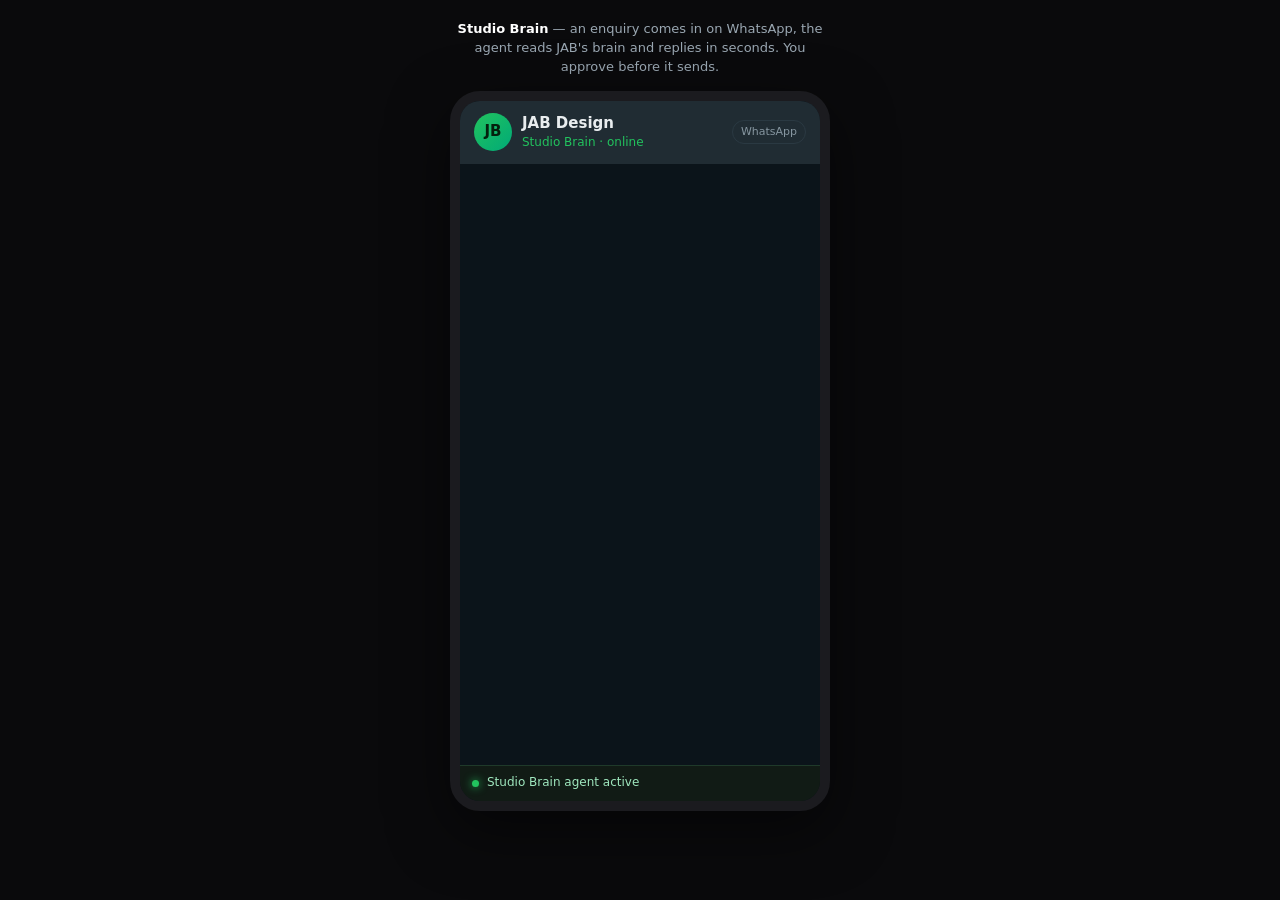
==== agent-demo.html @ 299f9efb "add realistic auto-playing WhatsApp agent demo (agent-demo.html) for the live link" ====
<!doctype html>
<html lang="en">
<head>
<meta charset="utf-8"/>
<meta name="viewport" content="width=device-width, initial-scale=1"/>
<title>Studio Brain — live agent demo</title>
<style>
  :root{ --wa-bg:#0b141a; --wa-head:#202c33; --wa-in:#202c33; --wa-out:#005c4b; --txt:#e9edef; --mut:#8696a0; --tick:#53bdeb; --accent:#22c35e; }
  *{box-sizing:border-box}
  body{margin:0;background:#0a0a0c;color:var(--txt);font:15px/1.45 -apple-system,system-ui,"Segoe UI",Roboto,Helvetica,Arial;display:flex;flex-direction:column;align-items:center;min-height:100vh;gap:14px;padding:20px 10px}
  .cap{color:#9aa7b2;font-size:13px;text-align:center;max-width:380px}
  .cap b{color:#fff}
  .phone{width:380px;max-width:96vw;height:720px;background:var(--wa-bg);border-radius:30px;border:10px solid #1b1b1f;overflow:hidden;display:flex;flex-direction:column;box-shadow:0 20px 60px rgba(0,0,0,.5);position:relative}
  .head{background:var(--wa-head);display:flex;align-items:center;gap:10px;padding:12px 14px}
  .av{width:38px;height:38px;border-radius:50%;background:linear-gradient(135deg,#22c35e,#0a7);display:flex;align-items:center;justify-content:center;font-weight:800;color:#04210d}
  .head .nm{font-weight:600;font-size:15px}
  .head .st{color:var(--accent);font-size:12px}
  .head .ch{margin-left:auto;font-size:11px;color:var(--mut);border:1px solid #2a3942;border-radius:20px;padding:3px 8px}
  .chat{flex:1;overflow-y:auto;padding:14px 12px;display:flex;flex-direction:column;gap:8px;background-image:linear-gradient(rgba(11,20,26,.96),rgba(11,20,26,.96))}
  .row{display:flex}
  .row.out{justify-content:flex-end}
  .bub{max-width:78%;padding:7px 10px 5px;border-radius:10px;font-size:14.5px;white-space:pre-wrap;position:relative;animation:pop .25s ease}
  .in .bub{background:var(--wa-in);border-top-left-radius:3px}
  .out .bub{background:var(--wa-out);border-top-right-radius:3px}
  .meta{display:block;text-align:right;font-size:10.5px;color:var(--mut);margin-top:2px}
  .tick{color:var(--tick)}
  @keyframes pop{from{transform:translateY(8px) scale(.97);opacity:0}to{transform:none;opacity:1}}
  .pill{align-self:center;background:#182a22;color:#9fe7be;font-size:11.5px;padding:4px 11px;border-radius:20px;border:1px solid #224733;animation:pop .25s}
  .typing{display:inline-flex;gap:3px;align-items:center}
  .typing i{width:6px;height:6px;border-radius:50%;background:var(--mut);animation:bl 1s infinite}
  .typing i:nth-child(2){animation-delay:.2s}.typing i:nth-child(3){animation-delay:.4s}
  @keyframes bl{0%,60%,100%{opacity:.3}30%{opacity:1}}
  .agentbar{background:#111b15;border-top:1px solid #1f3a2a;padding:8px 12px;font-size:12px;color:#9fe7be;display:flex;align-items:center;gap:8px;min-height:36px}
  .dot{width:7px;height:7px;border-radius:50%;background:var(--accent);box-shadow:0 0 8px var(--accent)}
</style>
</head>
<body>
  <div class="cap"><b>Studio Brain</b> — an enquiry comes in on WhatsApp, the agent reads JAB's brain and replies in seconds. You approve before it sends.</div>
  <div class="phone">
    <div class="head">
      <div class="av">JB</div>
      <div><div class="nm" id="who">JAB Design</div><div class="st" id="status">Studio Brain · online</div></div>
      <div class="ch" id="chan">WhatsApp</div>
    </div>
    <div class="chat" id="chat"></div>
    <div class="agentbar"><span class="dot"></span><span id="agent">Studio Brain agent active</span></div>
  </div>

<script>
const SCENARIOS = [
 { who:"Rachel · new enquiry", chan:"WhatsApp",
   incoming:"Hi! love your SG50 work 🙌 we're opening our 2nd cafe and the branding feels dated. do you do a refresh + new packaging? rough cost?",
   reply:"hey Rachel, congrats on cafe number two 🥊 a refresh with packaging sits right in our corner. rough guide it usually runs around 6 to 8 weeks and scales with scope. easiest is a quick 15-min consult so we can see the space. want me to set one up?" },
 { who:"James · Vertex Property", chan:"WhatsApp",
   incoming:"We have a condo launch in October, need a full campaign + microsite. can JAB take this on?",
   reply:"hi James, a launch like this is exactly what we're built for, brand, collaterals and microsite pulling in one direction. we'd lock the story first then build outward, working the schedule backward from your October date. happy to walk you through it on a call this week." },
 { who:"Priya · existing client", chan:"WhatsApp",
   incoming:"morning! the deck looks amazing 🙏 quick one, can we get the logo in white for dark backgrounds?",
   reply:"morning Priya! so glad it landed 🙏 sending the white version for dark backgrounds over now. shout if you need any other formats." },
];

const chat=document.getElementById('chat'), agent=document.getElementById('agent');
const who=document.getElementById('who'), chan=document.getElementById('chan'), status=document.getElementById('status');
const sleep=ms=>new Promise(r=>setTimeout(r,ms));
function now(){const d=new Date();return d.getHours()+':'+String(d.getMinutes()).padStart(2,'0');}
function add(side,html){const r=document.createElement('div');r.className='row '+side;r.innerHTML='<div class="bub">'+html+'</div>';chat.appendChild(r);chat.scrollTop=chat.scrollHeight;return r;}
function pill(t){const p=document.createElement('div');p.className='pill';p.textContent=t;chat.appendChild(p);chat.scrollTop=chat.scrollHeight;}
async function typeOut(bub,text){bub.querySelector('.bub').innerHTML='';const el=bub.querySelector('.bub');for(let i=0;i<text.length;i++){el.textContent+=text[i];chat.scrollTop=chat.scrollHeight;await sleep(12+Math.random()*22);}el.innerHTML=el.textContent+'<span class="meta">'+now()+' <span class="tick">✓✓</span></span>';}

async function run(){
  while(true){
   for(const s of SCENARIOS){
     chat.innerHTML=''; who.textContent='JAB Design'; chan.textContent=s.chan;
     // incoming
     status.textContent=s.who;
     const t=add('in','<span class="typing"><i></i><i></i><i></i></span>'); await sleep(1100);
     t.querySelector('.bub').innerHTML=s.incoming+'<span class="meta">'+now()+'</span>'; await sleep(900);
     // agent routing
     agent.textContent='⚡ enquiry received — routing to Studio Brain';
     await sleep(900);
     agent.textContent='🧠 reading JAB\\'s brand voice + past work';
     await sleep(1100);
     agent.textContent='✍️ drafting reply…';
     pill('Studio Brain drafted a reply · waiting for your approval');
     await sleep(700);
     // reply types out
     const out=add('out','<span class="typing"><i></i><i></i><i></i></span>'); await sleep(700);
     await typeOut(out,s.reply);
     agent.textContent='✅ approved by you → sent on '+s.chan;
     await sleep(2600);
   }
  }
}
run();
</script>
</body>
</html>
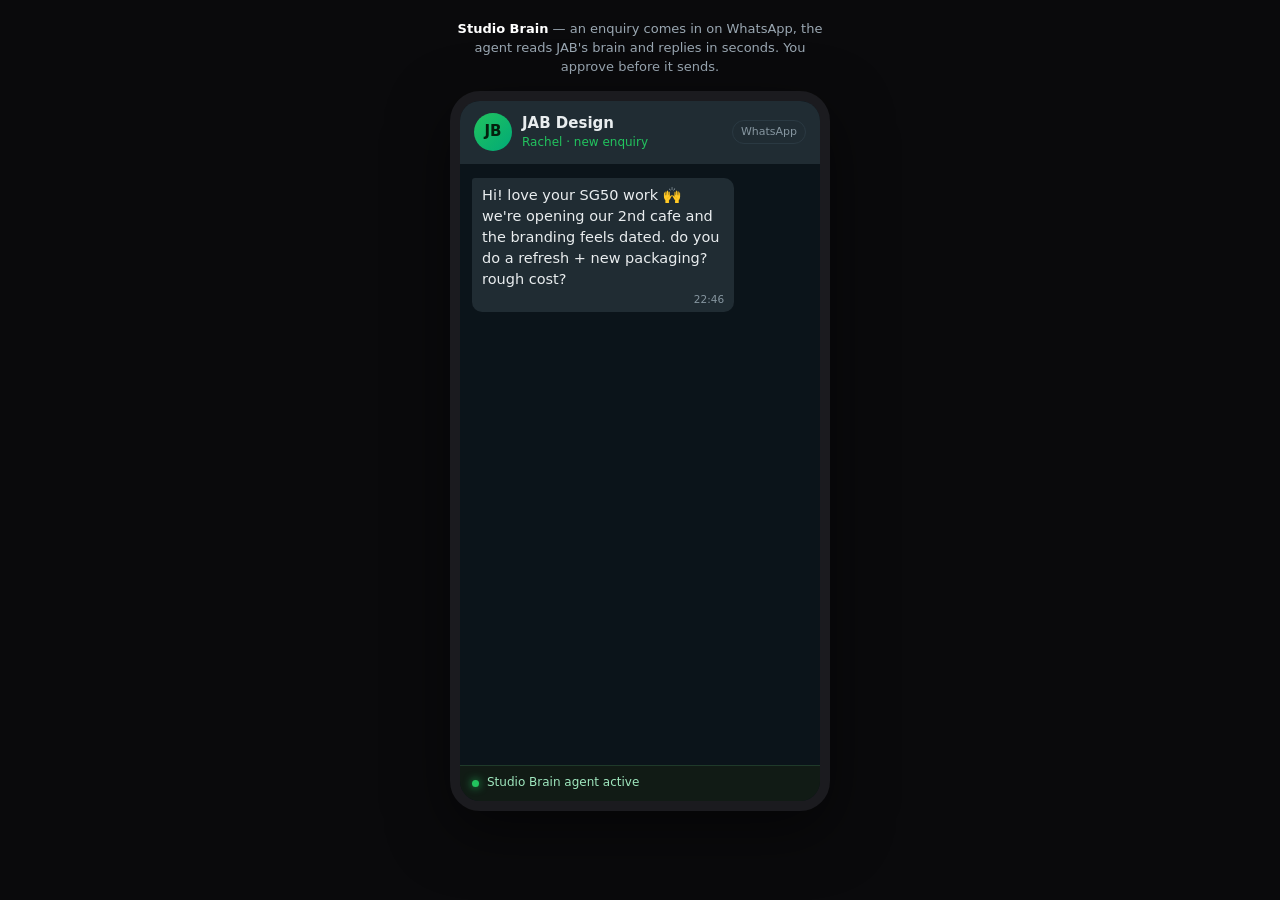
==== commit 0f22aea1: "fix: agent demo blanked due to JS syntax error (apostrophe escape)" ====
--- a/agent-demo.html
+++ b/agent-demo.html
@@ -78,7 +78,7 @@
      // agent routing
      agent.textContent='⚡ enquiry received — routing to Studio Brain';
      await sleep(900);
-     agent.textContent='🧠 reading JAB\\'s brand voice + past work';
+     agent.textContent="🧠 reading JAB's brand voice + past work";
      await sleep(1100);
      agent.textContent='✍️ drafting reply…';
      pill('Studio Brain drafted a reply · waiting for your approval');
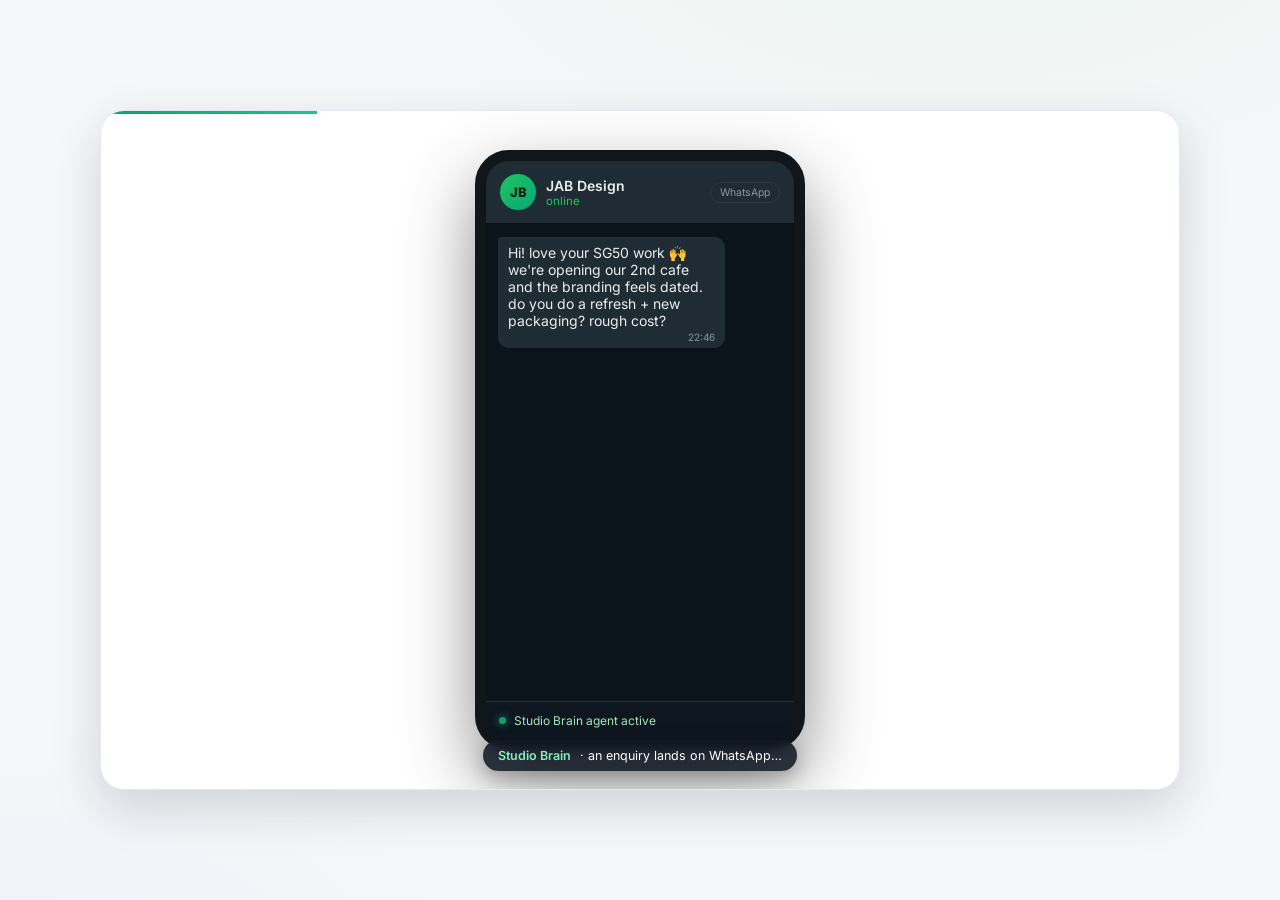
==== commit 2c16a9ec: "maxim: demo v2 — WhatsApp enquiry transitions into Studio Brain app, polished sending flow" ====
--- a/agent-demo.html
+++ b/agent-demo.html
@@ -4,93 +4,316 @@
 <meta charset="utf-8"/>
 <meta name="viewport" content="width=device-width, initial-scale=1"/>
 <title>Studio Brain — live agent demo</title>
+<link rel="preconnect" href="https://fonts.googleapis.com">
+<link rel="preconnect" href="https://fonts.gstatic.com" crossorigin>
+<link href="https://fonts.googleapis.com/css2?family=Inter:wght@400;450;500;600;700&family=JetBrains+Mono:wght@400;500&display=swap" rel="stylesheet">
 <style>
-  :root{ --wa-bg:#0b141a; --wa-head:#202c33; --wa-in:#202c33; --wa-out:#005c4b; --txt:#e9edef; --mut:#8696a0; --tick:#53bdeb; --accent:#22c35e; }
-  *{box-sizing:border-box}
-  body{margin:0;background:#0a0a0c;color:var(--txt);font:15px/1.45 -apple-system,system-ui,"Segoe UI",Roboto,Helvetica,Arial;display:flex;flex-direction:column;align-items:center;min-height:100vh;gap:14px;padding:20px 10px}
-  .cap{color:#9aa7b2;font-size:13px;text-align:center;max-width:380px}
-  .cap b{color:#fff}
-  .phone{width:380px;max-width:96vw;height:720px;background:var(--wa-bg);border-radius:30px;border:10px solid #1b1b1f;overflow:hidden;display:flex;flex-direction:column;box-shadow:0 20px 60px rgba(0,0,0,.5);position:relative}
-  .head{background:var(--wa-head);display:flex;align-items:center;gap:10px;padding:12px 14px}
-  .av{width:38px;height:38px;border-radius:50%;background:linear-gradient(135deg,#22c35e,#0a7);display:flex;align-items:center;justify-content:center;font-weight:800;color:#04210d}
-  .head .nm{font-weight:600;font-size:15px}
-  .head .st{color:var(--accent);font-size:12px}
-  .head .ch{margin-left:auto;font-size:11px;color:var(--mut);border:1px solid #2a3942;border-radius:20px;padding:3px 8px}
-  .chat{flex:1;overflow-y:auto;padding:14px 12px;display:flex;flex-direction:column;gap:8px;background-image:linear-gradient(rgba(11,20,26,.96),rgba(11,20,26,.96))}
-  .row{display:flex}
-  .row.out{justify-content:flex-end}
-  .bub{max-width:78%;padding:7px 10px 5px;border-radius:10px;font-size:14.5px;white-space:pre-wrap;position:relative;animation:pop .25s ease}
-  .in .bub{background:var(--wa-in);border-top-left-radius:3px}
-  .out .bub{background:var(--wa-out);border-top-right-radius:3px}
-  .meta{display:block;text-align:right;font-size:10.5px;color:var(--mut);margin-top:2px}
+  :root{
+    /* app palette — matches styles.css */
+    --ink:#0f1722; --muted:#5b6675; --faint:#8c95a3; --line:#e7e9ee; --line-soft:#f0f2f5;
+    --bg:#f6f7f9; --surface:#ffffff; --accent:#0e9f6e; --accent-deep:#0a7a54; --accent-wash:#e7f6ef;
+    --blue:#2f6fed; --blue-wash:#e8effd; --amber:#c4881a;
+    --radius:12px; --radius-sm:8px; --radius-lg:18px;
+    --shadow:0 1px 2px rgba(15,23,34,.04), 0 4px 16px rgba(15,23,34,.05);
+    --shadow-lift:0 18px 50px rgba(15,23,34,.16);
+    --font:'Inter',-apple-system,BlinkMacSystemFont,'Segoe UI',sans-serif;
+    --mono:'JetBrains Mono',ui-monospace,Menlo,monospace;
+    /* whatsapp */
+    --wa-bg:#0b141a; --wa-head:#1f2c33; --wa-in:#202c33; --wa-out:#005c4b; --wa-txt:#e9edef; --wa-mut:#8696a0; --tick:#53bdeb;
+  }
+  *{box-sizing:border-box;margin:0;padding:0}
+  html,body{height:100%}
+  body{font-family:var(--font);background:
+        radial-gradient(1200px 600px at 75% -10%, #eef6f2 0%, transparent 60%),
+        radial-gradient(900px 500px at 0% 110%, #eef1fb 0%, transparent 55%),
+        var(--bg);
+        color:var(--ink);-webkit-font-smoothing:antialiased;overflow:hidden;display:grid;place-items:center;min-height:100vh}
+
+  /* ---------- stage ---------- */
+  .stage{position:relative;width:min(1080px,96vw);height:min(680px,92vh);border-radius:24px;overflow:hidden;
+         background:var(--surface);box-shadow:var(--shadow-lift);border:1px solid var(--line)}
+
+  /* progress rail */
+  .rail{position:absolute;top:0;left:0;right:0;height:3px;background:transparent;z-index:60}
+  .rail i{display:block;height:100%;width:0;background:linear-gradient(90deg,var(--accent),#16c98a);transition:width .4s linear}
+
+  /* ===== APP SHELL (always present, the phone sits on top in act 1) ===== */
+  .app{position:absolute;inset:0;display:grid;grid-template-columns:236px 1fr;opacity:0;transform:scale(1.03);
+       transition:opacity .7s ease,transform .7s cubic-bezier(.2,.8,.2,1)}
+  .app.show{opacity:1;transform:none}
+
+  .side{background:var(--ink);color:#aeb6c2;padding:20px 14px;display:flex;flex-direction:column;gap:4px}
+  .brand{display:flex;align-items:center;gap:11px;padding:2px 6px 18px}
+  .bmark{width:34px;height:34px;border-radius:9px;background:linear-gradient(140deg,var(--accent),#16c98a);
+         display:grid;place-items:center;color:#04130d;font-weight:700;font-size:17px;box-shadow:0 4px 14px rgba(14,159,110,.35)}
+  .bname{color:#fff;font-weight:600;font-size:15px}.bsub{color:#7c8696;font-size:12px}
+  .nlabel{color:#5f6a7a;font-size:11px;text-transform:uppercase;letter-spacing:.08em;margin:16px 6px 6px}
+  .nitem{display:flex;align-items:center;gap:10px;padding:9px 10px;border-radius:9px;color:#aeb6c2;font-size:13.5px;font-weight:500}
+  .nitem.active{background:#1b2734;color:#fff}
+  .nitem .nb{margin-left:auto;background:var(--accent);color:#04130d;font-size:11px;font-weight:700;border-radius:20px;padding:1px 7px}
+  .ndot{width:7px;height:7px;border-radius:3px;background:#48566a}.nitem.active .ndot{background:var(--accent)}
+
+  .main{display:flex;flex-direction:column;min-width:0}
+  .top{display:flex;align-items:center;gap:12px;padding:14px 22px;border-bottom:1px solid var(--line);background:var(--surface)}
+  .ws{display:flex;align-items:center;gap:8px;font-weight:600;font-size:14px}
+  .wsdot{width:22px;height:22px;border-radius:6px;background:linear-gradient(140deg,var(--accent),#16c98a);display:grid;place-items:center;color:#04130d;font-weight:700;font-size:12px}
+  .pill{display:inline-flex;align-items:center;gap:6px;font-size:12px;font-weight:500;padding:4px 10px;border-radius:20px;background:var(--accent-wash);color:var(--accent-deep)}
+  .pill .lv{width:7px;height:7px;border-radius:50%;background:var(--accent);box-shadow:0 0 0 0 rgba(14,159,110,.5);animation:pulse 2s infinite}
+  @keyframes pulse{0%{box-shadow:0 0 0 0 rgba(14,159,110,.5)}70%{box-shadow:0 0 0 7px rgba(14,159,110,0)}100%{box-shadow:0 0 0 0 rgba(14,159,110,0)}}
+  .spacer{flex:1}
+  .ro{font-size:12px;color:var(--muted);display:flex;align-items:center;gap:6px;border:1px solid var(--line);border-radius:8px;padding:6px 10px}
+
+  .view{flex:1;padding:22px;overflow:auto;background:linear-gradient(var(--bg),var(--bg))}
+  .vhead{font-size:19px;font-weight:650;letter-spacing:-.01em}
+  .vsub{color:var(--muted);font-size:13px;margin-top:2px}
+
+  /* approval card */
+  .grid{display:grid;grid-template-columns:1.55fr 1fr;gap:16px;margin-top:18px}
+  .card{background:var(--surface);border:1px solid var(--line);border-radius:var(--radius);box-shadow:var(--shadow);overflow:hidden}
+  .chead{display:flex;align-items:center;gap:10px;padding:13px 15px;border-bottom:1px solid var(--line-soft)}
+  .chan{font-size:11px;font-weight:600;color:var(--accent-deep);background:var(--accent-wash);padding:3px 8px;border-radius:6px}
+  .from{font-weight:600;font-size:13.5px}.when{color:var(--faint);font-size:12px;margin-left:auto}
+  .cbody{padding:15px}
+  .q{color:var(--muted);font-size:13px;background:var(--line-soft);border-radius:10px;padding:11px 13px;margin-bottom:14px}
+  .draftlabel{font-size:11px;text-transform:uppercase;letter-spacing:.07em;color:var(--faint);margin-bottom:7px;display:flex;align-items:center;gap:7px}
+  .draft{font-size:14px;line-height:1.55;color:var(--ink);min-height:84px}
+  .cursor{display:inline-block;width:7px;height:15px;background:var(--accent);margin-left:1px;vertical-align:-2px;animation:bl .8s steps(1) infinite}
+  @keyframes bl{50%{opacity:0}}
+  .cfoot{display:flex;align-items:center;gap:10px;padding:13px 15px;border-top:1px solid var(--line-soft);background:#fcfdfe}
+  .btn{border:1px solid var(--line);background:var(--surface);color:var(--ink);font-size:13px;font-weight:550;padding:9px 14px;border-radius:9px;display:inline-flex;align-items:center;gap:7px;transition:.2s}
+  .btn.ghost{color:var(--muted)}
+  .btn.primary{background:var(--accent);border-color:var(--accent);color:#fff;box-shadow:0 4px 14px rgba(14,159,110,.3)}
+  .btn.primary.go{transform:scale(.97);filter:brightness(.95)}
+  .btn[disabled]{opacity:.5}
+  .grew{font-size:12px;color:var(--faint);margin-left:auto}
+
+  /* right column: agent activity */
+  .act{padding:15px}
+  .actitem{display:flex;gap:11px;padding:9px 0;opacity:0;transform:translateY(6px);transition:.45s}
+  .actitem.in{opacity:1;transform:none}
+  .actitem:not(:last-child){border-bottom:1px solid var(--line-soft)}
+  .ai{width:26px;height:26px;border-radius:7px;display:grid;place-items:center;font-size:13px;flex:none;background:var(--accent-wash)}
+  .at{font-size:13px;font-weight:550}.as{font-size:12px;color:var(--muted)}
+  .stepmark{color:var(--accent);font-weight:700}
+
+  /* sending overlay on the card */
+  .sendwrap{position:relative}
+  .sentbadge{position:absolute;inset:0;display:flex;flex-direction:column;align-items:center;justify-content:center;gap:12px;
+             background:rgba(255,255,255,.92);backdrop-filter:blur(2px);opacity:0;pointer-events:none;transition:.4s}
+  .sentbadge.show{opacity:1}
+  .checkring{width:62px;height:62px;border-radius:50%;background:var(--accent-wash);display:grid;place-items:center}
+  .checkring svg{width:34px;height:34px;stroke:var(--accent);stroke-width:3;fill:none;stroke-linecap:round;stroke-linejoin:round;
+                 stroke-dasharray:48;stroke-dashoffset:48}
+  .sentbadge.show .checkring svg{animation:draw .5s .15s forwards ease}
+  @keyframes draw{to{stroke-dashoffset:0}}
+  .senttxt{font-weight:600;font-size:15px}.sentsub{color:var(--muted);font-size:13px}
+
+  /* ===== PHONE (act 1) ===== */
+  .phonewrap{position:absolute;inset:0;display:grid;place-items:center;z-index:40;transition:transform .9s cubic-bezier(.7,0,.2,1),opacity .6s ease}
+  .phonewrap.dock{transform:translate(36%,30%) scale(.42);opacity:0}
+  .phone{width:330px;height:600px;background:var(--wa-bg);border-radius:34px;border:11px solid #11161b;overflow:hidden;display:flex;flex-direction:column;box-shadow:0 30px 70px rgba(0,0,0,.45);position:relative}
+  .wahead{background:var(--wa-head);display:flex;align-items:center;gap:10px;padding:13px 14px}
+  .waav{width:36px;height:36px;border-radius:50%;background:linear-gradient(135deg,#22c35e,#0a7);display:grid;place-items:center;font-weight:800;color:#04210d;font-size:13px}
+  .wanm{color:var(--wa-txt);font-weight:600;font-size:14px}.wast{color:#22c35e;font-size:11.5px}
+  .wach{margin-left:auto;font-size:10.5px;color:var(--wa-mut);border:1px solid #2a3942;border-radius:20px;padding:3px 9px}
+  .wachat{flex:1;overflow-y:auto;padding:14px 12px;display:flex;flex-direction:column;gap:8px}
+  .row{display:flex}.row.out{justify-content:flex-end}
+  .bub{max-width:80%;padding:7px 10px 5px;border-radius:11px;font-size:14px;color:var(--wa-txt);white-space:pre-wrap;animation:pop .25s ease}
+  .in .bub{background:var(--wa-in);border-top-left-radius:3px}.out .bub{background:var(--wa-out);border-top-right-radius:3px}
+  .bmeta{display:block;text-align:right;font-size:10px;color:var(--wa-mut);margin-top:2px}
   .tick{color:var(--tick)}
   @keyframes pop{from{transform:translateY(8px) scale(.97);opacity:0}to{transform:none;opacity:1}}
-  .pill{align-self:center;background:#182a22;color:#9fe7be;font-size:11.5px;padding:4px 11px;border-radius:20px;border:1px solid #224733;animation:pop .25s}
   .typing{display:inline-flex;gap:3px;align-items:center}
-  .typing i{width:6px;height:6px;border-radius:50%;background:var(--mut);animation:bl 1s infinite}
+  .typing i{width:6px;height:6px;border-radius:50%;background:var(--wa-mut);animation:tb 1s infinite}
   .typing i:nth-child(2){animation-delay:.2s}.typing i:nth-child(3){animation-delay:.4s}
-  @keyframes bl{0%,60%,100%{opacity:.3}30%{opacity:1}}
-  .agentbar{background:#111b15;border-top:1px solid #1f3a2a;padding:8px 12px;font-size:12px;color:#9fe7be;display:flex;align-items:center;gap:8px;min-height:36px}
-  .dot{width:7px;height:7px;border-radius:50%;background:var(--accent);box-shadow:0 0 8px var(--accent)}
+  @keyframes tb{0%,60%,100%{opacity:.3}30%{opacity:1}}
+  .wabar{background:#0e1620;border-top:1px solid #1f3a2a;padding:9px 13px;font-size:12px;color:#9fe7be;display:flex;align-items:center;gap:8px;min-height:38px}
+  .wadot{width:7px;height:7px;border-radius:50%;background:var(--accent);box-shadow:0 0 8px var(--accent)}
+
+  /* caption chip */
+  .cap{position:absolute;left:50%;bottom:18px;transform:translateX(-50%);z-index:55;background:rgba(15,23,34,.86);color:#fff;
+       font-size:12.5px;padding:8px 15px;border-radius:30px;backdrop-filter:blur(6px);box-shadow:0 6px 20px rgba(0,0,0,.25);
+       display:flex;align-items:center;gap:9px;white-space:nowrap;transition:.4s}
+  .cap b{color:#7ff0bd;font-weight:600}
+  .replay{position:absolute;top:14px;right:16px;z-index:60;font-size:12px;color:var(--muted);background:rgba(255,255,255,.8);
+          border:1px solid var(--line);border-radius:8px;padding:6px 11px;display:none;align-items:center;gap:6px}
+  .replay.show{display:inline-flex}
 </style>
 </head>
 <body>
-  <div class="cap"><b>Studio Brain</b> — an enquiry comes in on WhatsApp, the agent reads JAB's brain and replies in seconds. You approve before it sends.</div>
-  <div class="phone">
-    <div class="head">
-      <div class="av">JB</div>
-      <div><div class="nm" id="who">JAB Design</div><div class="st" id="status">Studio Brain · online</div></div>
-      <div class="ch" id="chan">WhatsApp</div>
+<div class="stage" id="stage">
+  <div class="rail"><i id="rail"></i></div>
+  <button class="replay" id="replay">↻ Replay</button>
+
+  <!-- ===== APP (act 2) ===== -->
+  <div class="app" id="app">
+    <aside class="side">
+      <div class="brand"><div class="bmark">J</div><div><div class="bname">Studio Brain</div><div class="bsub">JAB Design</div></div></div>
+      <div class="nlabel">Workspace</div>
+      <div class="nitem"><span class="ndot"></span>Dashboard</div>
+      <div class="nitem"><span class="ndot"></span>Knowledge base</div>
+      <div class="nitem"><span class="ndot"></span>Connectors</div>
+      <div class="nlabel">Automation</div>
+      <div class="nitem"><span class="ndot"></span>Agents</div>
+      <div class="nitem active"><span class="ndot"></span>Approvals<span class="nb" id="badge">1</span></div>
+    </aside>
+    <div class="main">
+      <header class="top">
+        <div class="ws"><span class="wsdot">J</span>JAB Design</div>
+        <span class="pill"><span class="lv"></span>Brain synced</span>
+        <div class="spacer"></div>
+        <div class="ro">🛡 Read-only &amp; approved</div>
+      </header>
+      <div class="view">
+        <div class="vhead">Approvals</div>
+        <div class="vsub">Your agent drafted a reply from a live WhatsApp enquiry — approve before it sends.</div>
+        <div class="grid">
+          <!-- draft card -->
+          <div class="card sendwrap">
+            <div class="chead">
+              <span class="chan">WhatsApp</span>
+              <span class="from" id="fromName">Rachel</span>
+              <span class="when">just now</span>
+            </div>
+            <div class="cbody">
+              <div class="q" id="qText">"…"</div>
+              <div class="draftlabel">✍️ Drafted in JAB's voice <span style="color:var(--accent)">· grounded in brand brain</span></div>
+              <div class="draft" id="draftText"></div>
+            </div>
+            <div class="cfoot">
+              <button class="btn ghost" disabled>Edit</button>
+              <button class="btn primary" id="approveBtn" disabled>Approve &amp; send</button>
+              <span class="grew" id="grew">reading 14 brand sources…</span>
+            </div>
+            <div class="sentbadge" id="sentBadge">
+              <div class="checkring"><svg viewBox="0 0 24 24"><path d="M20 6L9 17l-5-5"/></svg></div>
+              <div class="senttxt">Sent on WhatsApp</div>
+              <div class="sentsub" id="sentSub">Replied in 9 seconds · logged to brain</div>
+            </div>
+          </div>
+          <!-- activity -->
+          <div class="card">
+            <div class="chead"><span class="from">Agent activity</span><span class="when" id="actclock">live</span></div>
+            <div class="act" id="act"></div>
+          </div>
+        </div>
+      </div>
     </div>
-    <div class="chat" id="chat"></div>
-    <div class="agentbar"><span class="dot"></span><span id="agent">Studio Brain agent active</span></div>
   </div>
 
+  <!-- ===== PHONE (act 1) ===== -->
+  <div class="phonewrap" id="phonewrap">
+    <div class="phone">
+      <div class="wahead">
+        <div class="waav">JB</div>
+        <div><div class="wanm">JAB Design</div><div class="wast" id="wast">online</div></div>
+        <div class="wach">WhatsApp</div>
+      </div>
+      <div class="wachat" id="wachat"></div>
+      <div class="wabar"><span class="wadot"></span><span id="wabar">Studio Brain agent active</span></div>
+    </div>
+  </div>
+
+  <!-- caption -->
+  <div class="cap" id="cap"><b>Studio Brain</b> · an enquiry lands on WhatsApp…</div>
+</div>
+
 <script>
-const SCENARIOS = [
- { who:"Rachel · new enquiry", chan:"WhatsApp",
-   incoming:"Hi! love your SG50 work 🙌 we're opening our 2nd cafe and the branding feels dated. do you do a refresh + new packaging? rough cost?",
-   reply:"hey Rachel, congrats on cafe number two 🥊 a refresh with packaging sits right in our corner. rough guide it usually runs around 6 to 8 weeks and scales with scope. easiest is a quick 15-min consult so we can see the space. want me to set one up?" },
- { who:"James · Vertex Property", chan:"WhatsApp",
-   incoming:"We have a condo launch in October, need a full campaign + microsite. can JAB take this on?",
-   reply:"hi James, a launch like this is exactly what we're built for, brand, collaterals and microsite pulling in one direction. we'd lock the story first then build outward, working the schedule backward from your October date. happy to walk you through it on a call this week." },
- { who:"Priya · existing client", chan:"WhatsApp",
-   incoming:"morning! the deck looks amazing 🙏 quick one, can we get the logo in white for dark backgrounds?",
-   reply:"morning Priya! so glad it landed 🙏 sending the white version for dark backgrounds over now. shout if you need any other formats." },
+const sleep=ms=>new Promise(r=>setTimeout(r,ms));
+const $=id=>document.getElementById(id);
+function now(){const d=new Date();return d.getHours()+':'+String(d.getMinutes()).padStart(2,'0');}
+function setRail(p){$('rail').style.width=p+'%';}
+function setCap(html){$('cap').style.opacity=0;setTimeout(()=>{$('cap').innerHTML=html;$('cap').style.opacity=1;},250);}
+
+// the enquiry used end-to-end (phone -> app)
+const ENQ={
+  from:"Rachel",
+  channel:"WhatsApp",
+  incoming:"Hi! love your SG50 work 🙌 we're opening our 2nd cafe and the branding feels dated. do you do a refresh + new packaging? rough cost?",
+  reply:"hey Rachel, congrats on cafe number two 🥊 a refresh with packaging sits right in our corner. rough guide it usually runs around 6 to 8 weeks and scales with scope. easiest is a quick 15-min consult so we can see the space — want me to set one up?"
+};
+
+// phone helpers
+function waAdd(side,html){const r=document.createElement('div');r.className='row '+side;r.innerHTML='<div class="bub">'+html+'</div>';$('wachat').appendChild(r);$('wachat').scrollTop=1e6;return r;}
+
+// activity feed
+const ACTS=[
+  {ic:'⚡',t:'Enquiry received',s:'WhatsApp · routed to Studio Brain'},
+  {ic:'🧠',t:'Read brand brain',s:'voice, pricing, past work · 14 sources'},
+  {ic:'✍️',t:'Drafted reply',s:"in JAB's tone · awaiting your approval"},
+  {ic:'✅',t:'Approved by you',s:'sent on WhatsApp · 9s total'},
 ];
-
-const chat=document.getElementById('chat'), agent=document.getElementById('agent');
-const who=document.getElementById('who'), chan=document.getElementById('chan'), status=document.getElementById('status');
-const sleep=ms=>new Promise(r=>setTimeout(r,ms));
-function now(){const d=new Date();return d.getHours()+':'+String(d.getMinutes()).padStart(2,'0');}
-function add(side,html){const r=document.createElement('div');r.className='row '+side;r.innerHTML='<div class="bub">'+html+'</div>';chat.appendChild(r);chat.scrollTop=chat.scrollHeight;return r;}
-function pill(t){const p=document.createElement('div');p.className='pill';p.textContent=t;chat.appendChild(p);chat.scrollTop=chat.scrollHeight;}
-async function typeOut(bub,text){bub.querySelector('.bub').innerHTML='';const el=bub.querySelector('.bub');for(let i=0;i<text.length;i++){el.textContent+=text[i];chat.scrollTop=chat.scrollHeight;await sleep(12+Math.random()*22);}el.innerHTML=el.textContent+'<span class="meta">'+now()+' <span class="tick">✓✓</span></span>';}
+function pushAct(i){const a=ACTS[i];const el=document.createElement('div');el.className='actitem';
+  el.innerHTML=`<div class="ai">${a.ic}</div><div><div class="at">${a.t}</div><div class="as">${a.s}</div></div>`;
+  $('act').appendChild(el);requestAnimationFrame(()=>el.classList.add('in'));}
+
+async function typeInto(el,text,sp=16){el.textContent='';for(let i=0;i<text.length;i++){el.textContent+=text[i];await sleep(sp+Math.random()*18);}}
+async function typeDraft(el,text){el.innerHTML='';let s='';for(let i=0;i<text.length;i++){s+=text[i];el.innerHTML=s+'<span class="cursor"></span>';$('act')&&($('act').scrollTop=1e6);await sleep(14+Math.random()*16);}el.textContent=text;}
+
+function reset(){
+  $('wachat').innerHTML='';$('act').innerHTML='';
+  $('app').classList.remove('show');$('phonewrap').classList.remove('dock');
+  $('draftText').innerHTML='';$('sentBadge').classList.remove('show');
+  $('approveBtn').classList.remove('go');$('badge').textContent='1';
+  $('replay').classList.remove('show');setRail(0);
+}
 
 async function run(){
-  while(true){
-   for(const s of SCENARIOS){
-     chat.innerHTML=''; who.textContent='JAB Design'; chan.textContent=s.chan;
-     // incoming
-     status.textContent=s.who;
-     const t=add('in','<span class="typing"><i></i><i></i><i></i></span>'); await sleep(1100);
-     t.querySelector('.bub').innerHTML=s.incoming+'<span class="meta">'+now()+'</span>'; await sleep(900);
-     // agent routing
-     agent.textContent='⚡ enquiry received — routing to Studio Brain';
-     await sleep(900);
-     agent.textContent="🧠 reading JAB's brand voice + past work";
-     await sleep(1100);
-     agent.textContent='✍️ drafting reply…';
-     pill('Studio Brain drafted a reply · waiting for your approval');
-     await sleep(700);
-     // reply types out
-     const out=add('out','<span class="typing"><i></i><i></i><i></i></span>'); await sleep(700);
-     await typeOut(out,s.reply);
-     agent.textContent='✅ approved by you → sent on '+s.chan;
-     await sleep(2600);
-   }
-  }
+  reset();
+  // ---------- ACT 1: WhatsApp ----------
+  setCap('<b>Studio Brain</b> · an enquiry lands on WhatsApp…');
+  $('wabar').textContent='Studio Brain agent active';
+  $('wast').textContent=ENQ.from+' · typing…';
+  setRail(8);
+  const t=waAdd('in','<span class="typing"><i></i><i></i><i></i></span>');await sleep(1200);
+  t.querySelector('.bub').innerHTML=ENQ.incoming+'<span class="bmeta">'+now()+'</span>';
+  $('wast').textContent='online';setRail(20);await sleep(900);
+
+  $('wabar').textContent='⚡ enquiry received — routing to Studio Brain';await sleep(950);
+  $('wabar').textContent="🧠 reading JAB's brand voice + past work";setRail(34);await sleep(1100);
+  $('wabar').textContent='✍️ drafting a reply…';await sleep(700);
+
+  // ---------- TRANSITION: dock phone, reveal app ----------
+  setCap('…the agent drafts inside <b>Studio Brain</b> — you approve before it sends');
+  $('app').classList.add('show');
+  $('phonewrap').classList.add('dock');
+  setRail(50);
+  await sleep(900);
+
+  // ---------- ACT 2: the app ----------
+  $('fromName').textContent=ENQ.from;
+  $('qText').textContent='“'+ENQ.incoming+'”';
+  // activity + grounding count-up
+  pushAct(0);await sleep(500);
+  pushAct(1);
+  let g=0;const gt=setInterval(()=>{g+=1;$('grew').textContent='reading '+Math.min(14,g)+' brand sources…';if(g>=14)clearInterval(gt);},70);
+  await sleep(1200);
+  pushAct(2);
+  $('grew').textContent='grounded in 14 sources';
+  // draft types into the card
+  await typeDraft($('draftText'),ENQ.reply);
+  $('approveBtn').removeAttribute('disabled');
+  setRail(72);
+  setCap('Reply ready — <b>one click to approve</b>');
+  await sleep(1100);
+
+  // approve + send
+  $('approveBtn').classList.add('go');
+  $('approveBtn').innerHTML='Sending…';
+  await sleep(750);
+  pushAct(3);
+  $('badge').textContent='0';
+  $('sentBadge').classList.add('show');
+  $('approveBtn').innerHTML='✓ Sent';
+  setRail(100);
+  setCap('<b>Sent on WhatsApp in 9 seconds</b> · every reply, on-brand, approved by you');
+  await sleep(3200);
+
+  $('replay').classList.add('show');
+  await sleep(1800);
+  run();
 }
+$('replay').addEventListener('click',()=>{$('replay').classList.remove('show');run();});
 run();
 </script>
 </body>
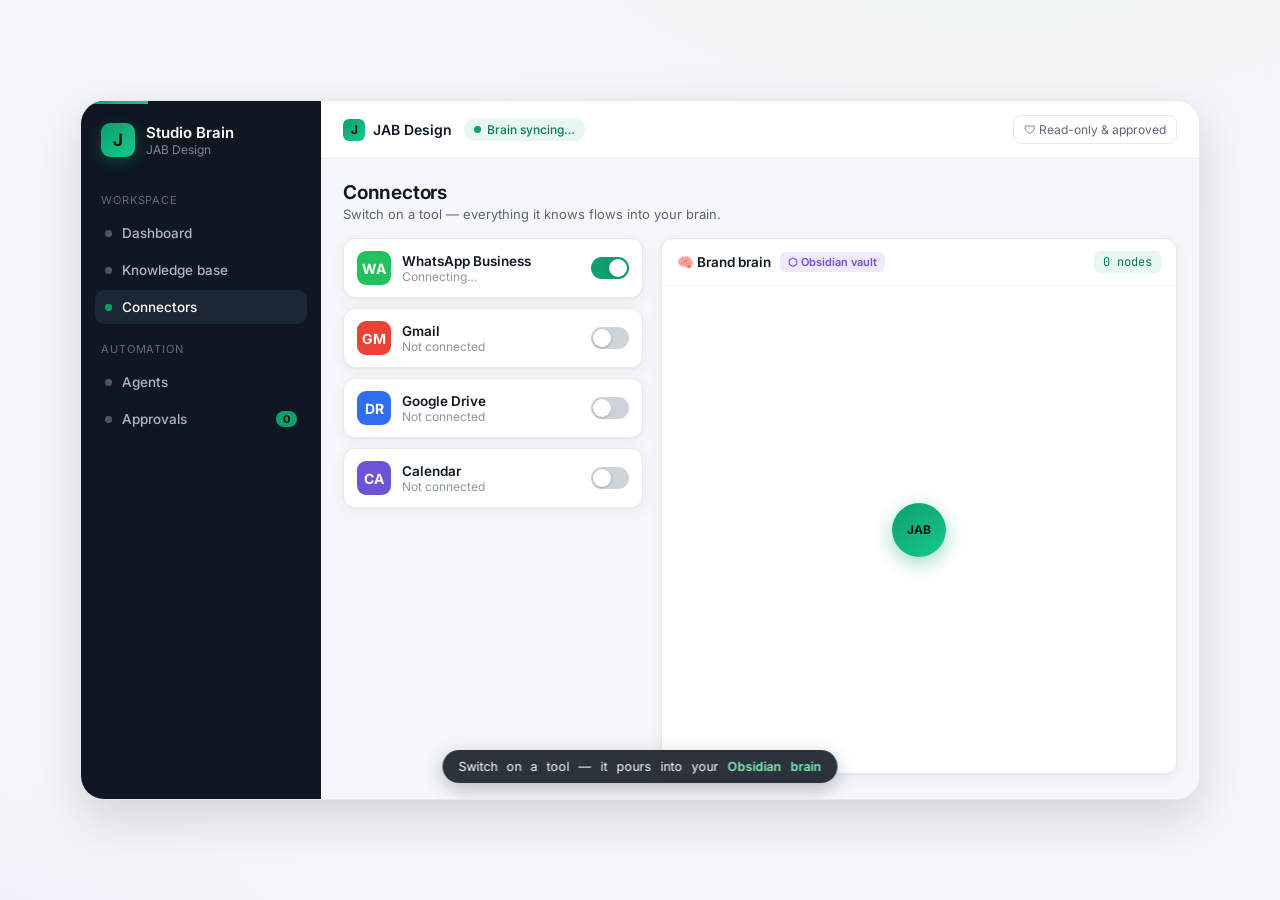
==== commit 02bffb1a: "maxim: promote v3 to live demo — full product story (connectors->Obsidian brain->multi-channel inbox" ====
--- a/agent-demo.html
+++ b/agent-demo.html
@@ -3,141 +3,134 @@
 <head>
 <meta charset="utf-8"/>
 <meta name="viewport" content="width=device-width, initial-scale=1"/>
-<title>Studio Brain — live agent demo</title>
+<title>Studio Brain — how it works</title>
 <link rel="preconnect" href="https://fonts.googleapis.com">
 <link rel="preconnect" href="https://fonts.gstatic.com" crossorigin>
 <link href="https://fonts.googleapis.com/css2?family=Inter:wght@400;450;500;600;700&family=JetBrains+Mono:wght@400;500&display=swap" rel="stylesheet">
 <style>
   :root{
-    /* app palette — matches styles.css */
     --ink:#0f1722; --muted:#5b6675; --faint:#8c95a3; --line:#e7e9ee; --line-soft:#f0f2f5;
     --bg:#f6f7f9; --surface:#ffffff; --accent:#0e9f6e; --accent-deep:#0a7a54; --accent-wash:#e7f6ef;
-    --blue:#2f6fed; --blue-wash:#e8effd; --amber:#c4881a;
+    --blue:#2f6fed; --blue-wash:#e8effd; --amber:#c4881a; --amber-wash:#fbf1dd; --violet:#6d54d6; --violet-wash:#eeeafb;
+    --wa:#22c35e; --gm:#ea4335;
     --radius:12px; --radius-sm:8px; --radius-lg:18px;
-    --shadow:0 1px 2px rgba(15,23,34,.04), 0 4px 16px rgba(15,23,34,.05);
+    --shadow:0 1px 2px rgba(15,23,34,.04),0 4px 16px rgba(15,23,34,.05);
     --shadow-lift:0 18px 50px rgba(15,23,34,.16);
+    --ease:cubic-bezier(.2,.8,.2,1);
     --font:'Inter',-apple-system,BlinkMacSystemFont,'Segoe UI',sans-serif;
     --mono:'JetBrains Mono',ui-monospace,Menlo,monospace;
-    /* whatsapp */
-    --wa-bg:#0b141a; --wa-head:#1f2c33; --wa-in:#202c33; --wa-out:#005c4b; --wa-txt:#e9edef; --wa-mut:#8696a0; --tick:#53bdeb;
   }
   *{box-sizing:border-box;margin:0;padding:0}
   html,body{height:100%}
-  body{font-family:var(--font);background:
-        radial-gradient(1200px 600px at 75% -10%, #eef6f2 0%, transparent 60%),
-        radial-gradient(900px 500px at 0% 110%, #eef1fb 0%, transparent 55%),
-        var(--bg);
-        color:var(--ink);-webkit-font-smoothing:antialiased;overflow:hidden;display:grid;place-items:center;min-height:100vh}
-
-  /* ---------- stage ---------- */
-  .stage{position:relative;width:min(1080px,96vw);height:min(680px,92vh);border-radius:24px;overflow:hidden;
-         background:var(--surface);box-shadow:var(--shadow-lift);border:1px solid var(--line)}
-
-  /* progress rail */
-  .rail{position:absolute;top:0;left:0;right:0;height:3px;background:transparent;z-index:60}
-  .rail i{display:block;height:100%;width:0;background:linear-gradient(90deg,var(--accent),#16c98a);transition:width .4s linear}
-
-  /* ===== APP SHELL (always present, the phone sits on top in act 1) ===== */
-  .app{position:absolute;inset:0;display:grid;grid-template-columns:236px 1fr;opacity:0;transform:scale(1.03);
-       transition:opacity .7s ease,transform .7s cubic-bezier(.2,.8,.2,1)}
-  .app.show{opacity:1;transform:none}
-
-  .side{background:var(--ink);color:#aeb6c2;padding:20px 14px;display:flex;flex-direction:column;gap:4px}
+  body{font-family:var(--font);color:var(--ink);-webkit-font-smoothing:antialiased;overflow:hidden;
+       display:grid;place-items:center;min-height:100vh;
+       background:radial-gradient(1100px 560px at 78% -12%,#eef6f2,transparent 60%),
+                  radial-gradient(820px 460px at -5% 112%,#eceefb,transparent 55%),var(--bg)}
+
+  .stage{position:relative;width:min(1120px,96vw);height:min(700px,93vh);border-radius:24px;overflow:hidden;
+         background:var(--surface);box-shadow:var(--shadow-lift);border:1px solid var(--line);
+         display:grid;grid-template-columns:240px 1fr}
+
+  .rail{position:absolute;top:0;left:0;right:0;height:3px;z-index:60}
+  .rail i{display:block;height:100%;width:0;background:linear-gradient(90deg,var(--accent),#16c98a);transition:width .5s linear}
+  .replay{position:absolute;top:13px;right:15px;z-index:70;font-size:12px;color:var(--muted);background:rgba(255,255,255,.85);
+          border:1px solid var(--line);border-radius:8px;padding:6px 11px;display:none;align-items:center;gap:6px;cursor:pointer}
+  .replay.show{display:inline-flex}
+
+  /* ---------- sidebar ---------- */
+  .side{background:var(--ink);color:#aeb6c2;padding:20px 14px;display:flex;flex-direction:column;gap:3px}
   .brand{display:flex;align-items:center;gap:11px;padding:2px 6px 18px}
   .bmark{width:34px;height:34px;border-radius:9px;background:linear-gradient(140deg,var(--accent),#16c98a);
          display:grid;place-items:center;color:#04130d;font-weight:700;font-size:17px;box-shadow:0 4px 14px rgba(14,159,110,.35)}
   .bname{color:#fff;font-weight:600;font-size:15px}.bsub{color:#7c8696;font-size:12px}
-  .nlabel{color:#5f6a7a;font-size:11px;text-transform:uppercase;letter-spacing:.08em;margin:16px 6px 6px}
-  .nitem{display:flex;align-items:center;gap:10px;padding:9px 10px;border-radius:9px;color:#aeb6c2;font-size:13.5px;font-weight:500}
+  .nlabel{color:#5f6a7a;font-size:11px;text-transform:uppercase;letter-spacing:.08em;margin:15px 6px 6px}
+  .nitem{display:flex;align-items:center;gap:10px;padding:9px 10px;border-radius:9px;color:#aeb6c2;font-size:13.5px;font-weight:500;transition:.35s var(--ease)}
   .nitem.active{background:#1b2734;color:#fff}
-  .nitem .nb{margin-left:auto;background:var(--accent);color:#04130d;font-size:11px;font-weight:700;border-radius:20px;padding:1px 7px}
-  .ndot{width:7px;height:7px;border-radius:3px;background:#48566a}.nitem.active .ndot{background:var(--accent)}
-
+  .nitem .nb{margin-left:auto;background:var(--accent);color:#04130d;font-size:11px;font-weight:700;border-radius:20px;padding:1px 7px;transition:.3s}
+  .ndot{width:7px;height:7px;border-radius:3px;background:#48566a;transition:.35s}.nitem.active .ndot{background:var(--accent)}
+
+  /* ---------- main ---------- */
   .main{display:flex;flex-direction:column;min-width:0}
   .top{display:flex;align-items:center;gap:12px;padding:14px 22px;border-bottom:1px solid var(--line);background:var(--surface)}
   .ws{display:flex;align-items:center;gap:8px;font-weight:600;font-size:14px}
   .wsdot{width:22px;height:22px;border-radius:6px;background:linear-gradient(140deg,var(--accent),#16c98a);display:grid;place-items:center;color:#04130d;font-weight:700;font-size:12px}
   .pill{display:inline-flex;align-items:center;gap:6px;font-size:12px;font-weight:500;padding:4px 10px;border-radius:20px;background:var(--accent-wash);color:var(--accent-deep)}
-  .pill .lv{width:7px;height:7px;border-radius:50%;background:var(--accent);box-shadow:0 0 0 0 rgba(14,159,110,.5);animation:pulse 2s infinite}
+  .pill .lv{width:7px;height:7px;border-radius:50%;background:var(--accent);animation:pulse 2s infinite}
   @keyframes pulse{0%{box-shadow:0 0 0 0 rgba(14,159,110,.5)}70%{box-shadow:0 0 0 7px rgba(14,159,110,0)}100%{box-shadow:0 0 0 0 rgba(14,159,110,0)}}
   .spacer{flex:1}
   .ro{font-size:12px;color:var(--muted);display:flex;align-items:center;gap:6px;border:1px solid var(--line);border-radius:8px;padding:6px 10px}
 
-  .view{flex:1;padding:22px;overflow:auto;background:linear-gradient(var(--bg),var(--bg))}
+  .view{flex:1;position:relative;overflow:hidden;background:var(--bg)}
+  .screen{position:absolute;inset:0;padding:22px;opacity:0;transform:translateY(14px);transition:opacity .55s var(--ease),transform .55s var(--ease);pointer-events:none;overflow:auto}
+  .screen.on{opacity:1;transform:none;pointer-events:auto}
   .vhead{font-size:19px;font-weight:650;letter-spacing:-.01em}
   .vsub{color:var(--muted);font-size:13px;margin-top:2px}
 
-  /* approval card */
-  .grid{display:grid;grid-template-columns:1.55fr 1fr;gap:16px;margin-top:18px}
-  .card{background:var(--surface);border:1px solid var(--line);border-radius:var(--radius);box-shadow:var(--shadow);overflow:hidden}
-  .chead{display:flex;align-items:center;gap:10px;padding:13px 15px;border-bottom:1px solid var(--line-soft)}
-  .chan{font-size:11px;font-weight:600;color:var(--accent-deep);background:var(--accent-wash);padding:3px 8px;border-radius:6px}
-  .from{font-weight:600;font-size:13.5px}.when{color:var(--faint);font-size:12px;margin-left:auto}
-  .cbody{padding:15px}
-  .q{color:var(--muted);font-size:13px;background:var(--line-soft);border-radius:10px;padding:11px 13px;margin-bottom:14px}
-  .draftlabel{font-size:11px;text-transform:uppercase;letter-spacing:.07em;color:var(--faint);margin-bottom:7px;display:flex;align-items:center;gap:7px}
-  .draft{font-size:14px;line-height:1.55;color:var(--ink);min-height:84px}
+  /* ===== ACT 1 — connectors + brain ===== */
+  .c1{display:grid;grid-template-columns:300px 1fr;gap:18px;margin-top:16px;height:calc(100% - 60px)}
+  .conns{display:flex;flex-direction:column;gap:10px}
+  .conn{background:var(--surface);border:1px solid var(--line);border-radius:var(--radius);padding:12px 13px;display:flex;align-items:center;gap:11px;box-shadow:var(--shadow);transition:.4s var(--ease)}
+  .conn.live{border-color:var(--accent);box-shadow:0 0 0 3px var(--accent-wash)}
+  .cic{width:34px;height:34px;border-radius:9px;display:grid;place-items:center;color:#fff;font-weight:700;font-size:14px;flex:none}
+  .cmeta{min-width:0}.cname{font-weight:600;font-size:13.5px}.cstat{font-size:12px;color:var(--faint)}
+  .conn.live .cstat{color:var(--accent-deep)}
+  .switch{margin-left:auto;width:38px;height:22px;border-radius:20px;background:#cdd3da;position:relative;flex:none;transition:.35s var(--ease)}
+  .switch::after{content:"";position:absolute;top:2px;left:2px;width:18px;height:18px;border-radius:50%;background:#fff;box-shadow:0 1px 3px rgba(0,0,0,.2);transition:.35s var(--ease)}
+  .switch.on{background:var(--accent)}.switch.on::after{transform:translateX(16px)}
+
+  .brain{background:var(--surface);border:1px solid var(--line);border-radius:var(--radius);box-shadow:var(--shadow);position:relative;overflow:hidden;display:flex;flex-direction:column}
+  .bhead{display:flex;align-items:center;gap:9px;padding:12px 15px;border-bottom:1px solid var(--line-soft)}
+  .bttl{font-weight:600;font-size:13.5px}.bcount{margin-left:auto;font-family:var(--mono);font-size:12px;color:var(--accent-deep);background:var(--accent-wash);padding:3px 9px;border-radius:6px}
+  .vault{font-size:11px;color:var(--violet);background:var(--violet-wash);padding:3px 8px;border-radius:6px;font-weight:600}
+  .graph{flex:1;position:relative}
+  .graph svg{position:absolute;inset:0;width:100%;height:100%}
+  .node{position:absolute;border-radius:50%;transform:translate(-50%,-50%) scale(0);opacity:0;transition:transform .5s var(--ease),opacity .4s}
+  .node.in{transform:translate(-50%,-50%) scale(1);opacity:1}
+  .node.core{width:54px;height:54px;background:linear-gradient(140deg,var(--accent),#16c98a);box-shadow:0 6px 20px rgba(14,159,110,.4);display:grid;place-items:center;color:#04130d;font-weight:700;font-size:12px;z-index:3}
+  .edge{stroke:#cfe7dc;stroke-width:1.4;opacity:0;transition:opacity .5s}
+  .edge.in{opacity:1}
+
+  /* ===== ACT 2/3 — unified enquiries ===== */
+  .inbox{display:flex;flex-direction:column;gap:12px;margin-top:16px;max-width:760px}
+  .enq{background:var(--surface);border:1px solid var(--line);border-radius:var(--radius);box-shadow:var(--shadow);overflow:hidden;
+       opacity:0;transform:translateY(12px);transition:opacity .5s var(--ease),transform .5s var(--ease)}
+  .enq.in{opacity:1;transform:none}
+  .enq.active{border-color:var(--accent);box-shadow:0 0 0 3px var(--accent-wash)}
+  .ehead{display:flex;align-items:center;gap:10px;padding:12px 15px;border-bottom:1px solid var(--line-soft)}
+  .chip{font-size:11px;font-weight:600;padding:3px 9px;border-radius:6px;display:inline-flex;align-items:center;gap:5px}
+  .chip.wa{color:#0a7a3f;background:#e3f7ea}.chip.gm{color:#b23227;background:#fceae8}
+  .efrom{font-weight:600;font-size:13.5px}.ewhen{margin-left:auto;color:var(--faint);font-size:12px}
+  .ebody{padding:13px 15px}
+  .eq{color:var(--muted);font-size:13px;background:var(--line-soft);border-radius:10px;padding:10px 12px}
+  .drow{margin-top:13px;opacity:0;max-height:0;overflow:hidden;transition:opacity .4s,max-height .5s var(--ease)}
+  .drow.open{opacity:1;max-height:240px}
+  .dlabel{font-size:11px;text-transform:uppercase;letter-spacing:.06em;color:var(--faint);margin-bottom:6px;display:flex;align-items:center;gap:7px}
+  .draft{font-size:14px;line-height:1.55}
   .cursor{display:inline-block;width:7px;height:15px;background:var(--accent);margin-left:1px;vertical-align:-2px;animation:bl .8s steps(1) infinite}
   @keyframes bl{50%{opacity:0}}
-  .cfoot{display:flex;align-items:center;gap:10px;padding:13px 15px;border-top:1px solid var(--line-soft);background:#fcfdfe}
-  .btn{border:1px solid var(--line);background:var(--surface);color:var(--ink);font-size:13px;font-weight:550;padding:9px 14px;border-radius:9px;display:inline-flex;align-items:center;gap:7px;transition:.2s}
+  .efoot{display:flex;align-items:center;gap:10px;padding:12px 15px;border-top:1px solid var(--line-soft);background:#fcfdfe;
+         opacity:0;max-height:0;overflow:hidden;transition:opacity .4s,max-height .45s var(--ease)}
+  .efoot.open{opacity:1;max-height:70px}
+  .btn{border:1px solid var(--line);background:var(--surface);color:var(--ink);font-size:13px;font-weight:550;padding:8px 13px;border-radius:9px;display:inline-flex;align-items:center;gap:7px;transition:.2s}
   .btn.ghost{color:var(--muted)}
   .btn.primary{background:var(--accent);border-color:var(--accent);color:#fff;box-shadow:0 4px 14px rgba(14,159,110,.3)}
-  .btn.primary.go{transform:scale(.97);filter:brightness(.95)}
-  .btn[disabled]{opacity:.5}
-  .grew{font-size:12px;color:var(--faint);margin-left:auto}
-
-  /* right column: agent activity */
-  .act{padding:15px}
-  .actitem{display:flex;gap:11px;padding:9px 0;opacity:0;transform:translateY(6px);transition:.45s}
-  .actitem.in{opacity:1;transform:none}
-  .actitem:not(:last-child){border-bottom:1px solid var(--line-soft)}
-  .ai{width:26px;height:26px;border-radius:7px;display:grid;place-items:center;font-size:13px;flex:none;background:var(--accent-wash)}
-  .at{font-size:13px;font-weight:550}.as{font-size:12px;color:var(--muted)}
-  .stepmark{color:var(--accent);font-weight:700}
-
-  /* sending overlay on the card */
-  .sendwrap{position:relative}
-  .sentbadge{position:absolute;inset:0;display:flex;flex-direction:column;align-items:center;justify-content:center;gap:12px;
-             background:rgba(255,255,255,.92);backdrop-filter:blur(2px);opacity:0;pointer-events:none;transition:.4s}
-  .sentbadge.show{opacity:1}
-  .checkring{width:62px;height:62px;border-radius:50%;background:var(--accent-wash);display:grid;place-items:center}
-  .checkring svg{width:34px;height:34px;stroke:var(--accent);stroke-width:3;fill:none;stroke-linecap:round;stroke-linejoin:round;
-                 stroke-dasharray:48;stroke-dashoffset:48}
-  .sentbadge.show .checkring svg{animation:draw .5s .15s forwards ease}
-  @keyframes draw{to{stroke-dashoffset:0}}
-  .senttxt{font-weight:600;font-size:15px}.sentsub{color:var(--muted);font-size:13px}
-
-  /* ===== PHONE (act 1) ===== */
-  .phonewrap{position:absolute;inset:0;display:grid;place-items:center;z-index:40;transition:transform .9s cubic-bezier(.7,0,.2,1),opacity .6s ease}
-  .phonewrap.dock{transform:translate(36%,30%) scale(.42);opacity:0}
-  .phone{width:330px;height:600px;background:var(--wa-bg);border-radius:34px;border:11px solid #11161b;overflow:hidden;display:flex;flex-direction:column;box-shadow:0 30px 70px rgba(0,0,0,.45);position:relative}
-  .wahead{background:var(--wa-head);display:flex;align-items:center;gap:10px;padding:13px 14px}
-  .waav{width:36px;height:36px;border-radius:50%;background:linear-gradient(135deg,#22c35e,#0a7);display:grid;place-items:center;font-weight:800;color:#04210d;font-size:13px}
-  .wanm{color:var(--wa-txt);font-weight:600;font-size:14px}.wast{color:#22c35e;font-size:11.5px}
-  .wach{margin-left:auto;font-size:10.5px;color:var(--wa-mut);border:1px solid #2a3942;border-radius:20px;padding:3px 9px}
-  .wachat{flex:1;overflow-y:auto;padding:14px 12px;display:flex;flex-direction:column;gap:8px}
-  .row{display:flex}.row.out{justify-content:flex-end}
-  .bub{max-width:80%;padding:7px 10px 5px;border-radius:11px;font-size:14px;color:var(--wa-txt);white-space:pre-wrap;animation:pop .25s ease}
-  .in .bub{background:var(--wa-in);border-top-left-radius:3px}.out .bub{background:var(--wa-out);border-top-right-radius:3px}
-  .bmeta{display:block;text-align:right;font-size:10px;color:var(--wa-mut);margin-top:2px}
-  .tick{color:var(--tick)}
-  @keyframes pop{from{transform:translateY(8px) scale(.97);opacity:0}to{transform:none;opacity:1}}
-  .typing{display:inline-flex;gap:3px;align-items:center}
-  .typing i{width:6px;height:6px;border-radius:50%;background:var(--wa-mut);animation:tb 1s infinite}
-  .typing i:nth-child(2){animation-delay:.2s}.typing i:nth-child(3){animation-delay:.4s}
-  @keyframes tb{0%,60%,100%{opacity:.3}30%{opacity:1}}
-  .wabar{background:#0e1620;border-top:1px solid #1f3a2a;padding:9px 13px;font-size:12px;color:#9fe7be;display:flex;align-items:center;gap:8px;min-height:38px}
-  .wadot{width:7px;height:7px;border-radius:50%;background:var(--accent);box-shadow:0 0 8px var(--accent)}
+  .btn.sent{background:#eef6f2;border-color:#cfe7dc;color:var(--accent-deep);box-shadow:none}
+  .grew{margin-left:auto;font-size:12px;color:var(--faint)}
+
+  /* end stat strip */
+  .stats{display:grid;grid-template-columns:repeat(4,1fr);gap:12px;margin-top:18px;opacity:0;transform:translateY(10px);transition:.6s var(--ease)}
+  .stats.in{opacity:1;transform:none}
+  .stat{background:var(--surface);border:1px solid var(--line);border-radius:var(--radius);padding:13px 15px;box-shadow:var(--shadow)}
+  .snum{font-size:22px;font-weight:680;letter-spacing:-.02em}.slbl{font-size:12px;color:var(--muted);margin-top:2px}
 
   /* caption chip */
-  .cap{position:absolute;left:50%;bottom:18px;transform:translateX(-50%);z-index:55;background:rgba(15,23,34,.86);color:#fff;
-       font-size:12.5px;padding:8px 15px;border-radius:30px;backdrop-filter:blur(6px);box-shadow:0 6px 20px rgba(0,0,0,.25);
-       display:flex;align-items:center;gap:9px;white-space:nowrap;transition:.4s}
+  .cap{position:absolute;left:50%;bottom:16px;transform:translateX(-50%);z-index:65;background:rgba(15,23,34,.88);color:#fff;
+       font-size:12.5px;padding:9px 16px;border-radius:30px;backdrop-filter:blur(6px);box-shadow:0 6px 20px rgba(0,0,0,.25);
+       display:flex;align-items:center;gap:9px;white-space:nowrap;transition:opacity .4s}
   .cap b{color:#7ff0bd;font-weight:600}
-  .replay{position:absolute;top:14px;right:16px;z-index:60;font-size:12px;color:var(--muted);background:rgba(255,255,255,.8);
-          border:1px solid var(--line);border-radius:8px;padding:6px 11px;display:none;align-items:center;gap:6px}
-  .replay.show{display:inline-flex}
+  /* staggered word reveal */
+  .rv{opacity:0;transform:translateY(6px);display:inline-block;animation:rvin .5s var(--ease) forwards}
+  @keyframes rvin{to{opacity:1;transform:none}}
 </style>
 </head>
 <body>
@@ -145,173 +138,211 @@
   <div class="rail"><i id="rail"></i></div>
   <button class="replay" id="replay">↻ Replay</button>
 
-  <!-- ===== APP (act 2) ===== -->
-  <div class="app" id="app">
-    <aside class="side">
-      <div class="brand"><div class="bmark">J</div><div><div class="bname">Studio Brain</div><div class="bsub">JAB Design</div></div></div>
-      <div class="nlabel">Workspace</div>
-      <div class="nitem"><span class="ndot"></span>Dashboard</div>
-      <div class="nitem"><span class="ndot"></span>Knowledge base</div>
-      <div class="nitem"><span class="ndot"></span>Connectors</div>
-      <div class="nlabel">Automation</div>
-      <div class="nitem"><span class="ndot"></span>Agents</div>
-      <div class="nitem active"><span class="ndot"></span>Approvals<span class="nb" id="badge">1</span></div>
-    </aside>
-    <div class="main">
-      <header class="top">
-        <div class="ws"><span class="wsdot">J</span>JAB Design</div>
-        <span class="pill"><span class="lv"></span>Brain synced</span>
-        <div class="spacer"></div>
-        <div class="ro">🛡 Read-only &amp; approved</div>
-      </header>
-      <div class="view">
-        <div class="vhead">Approvals</div>
-        <div class="vsub">Your agent drafted a reply from a live WhatsApp enquiry — approve before it sends.</div>
-        <div class="grid">
-          <!-- draft card -->
-          <div class="card sendwrap">
-            <div class="chead">
-              <span class="chan">WhatsApp</span>
-              <span class="from" id="fromName">Rachel</span>
-              <span class="when">just now</span>
-            </div>
-            <div class="cbody">
-              <div class="q" id="qText">"…"</div>
-              <div class="draftlabel">✍️ Drafted in JAB's voice <span style="color:var(--accent)">· grounded in brand brain</span></div>
-              <div class="draft" id="draftText"></div>
-            </div>
-            <div class="cfoot">
-              <button class="btn ghost" disabled>Edit</button>
-              <button class="btn primary" id="approveBtn" disabled>Approve &amp; send</button>
-              <span class="grew" id="grew">reading 14 brand sources…</span>
-            </div>
-            <div class="sentbadge" id="sentBadge">
-              <div class="checkring"><svg viewBox="0 0 24 24"><path d="M20 6L9 17l-5-5"/></svg></div>
-              <div class="senttxt">Sent on WhatsApp</div>
-              <div class="sentsub" id="sentSub">Replied in 9 seconds · logged to brain</div>
-            </div>
-          </div>
-          <!-- activity -->
-          <div class="card">
-            <div class="chead"><span class="from">Agent activity</span><span class="when" id="actclock">live</span></div>
-            <div class="act" id="act"></div>
+  <aside class="side">
+    <div class="brand"><div class="bmark">J</div><div><div class="bname">Studio Brain</div><div class="bsub">JAB Design</div></div></div>
+    <div class="nlabel">Workspace</div>
+    <div class="nitem" data-nav="dashboard"><span class="ndot"></span>Dashboard</div>
+    <div class="nitem" data-nav="knowledge"><span class="ndot"></span>Knowledge base</div>
+    <div class="nitem" data-nav="connectors"><span class="ndot"></span>Connectors</div>
+    <div class="nlabel">Automation</div>
+    <div class="nitem" data-nav="agents"><span class="ndot"></span>Agents</div>
+    <div class="nitem" data-nav="approvals"><span class="ndot"></span>Approvals<span class="nb" id="badge">0</span></div>
+  </aside>
+
+  <div class="main">
+    <header class="top">
+      <div class="ws"><span class="wsdot">J</span>JAB Design</div>
+      <span class="pill"><span class="lv"></span><span id="syncpill">Brain syncing…</span></span>
+      <div class="spacer"></div>
+      <div class="ro">🛡 Read-only &amp; approved</div>
+    </header>
+
+    <div class="view">
+      <!-- ACT 1: connectors -->
+      <section class="screen" id="s-conn">
+        <div class="vhead">Connectors</div>
+        <div class="vsub">Switch on a tool — everything it knows flows into your brain.</div>
+        <div class="c1">
+          <div class="conns" id="conns"></div>
+          <div class="brain">
+            <div class="bhead"><span class="bttl">🧠 Brand brain</span><span class="vault">⬡ Obsidian vault</span><span class="bcount" id="bcount">0 nodes</span></div>
+            <div class="graph" id="graph"><svg id="edges"></svg></div>
           </div>
         </div>
-      </div>
+      </section>
+
+      <!-- ACT 2/3: unified approvals -->
+      <section class="screen" id="s-appr">
+        <div class="vhead">Approvals</div>
+        <div class="vsub">Enquiries from every channel land here. Your agent drafts — you approve.</div>
+        <div class="inbox" id="inbox"></div>
+        <div class="stats" id="stats">
+          <div class="stat"><div class="snum" id="st1">2</div><div class="slbl">channels unified</div></div>
+          <div class="stat"><div class="snum" id="st2">2</div><div class="slbl">on-brand replies</div></div>
+          <div class="stat"><div class="snum" id="st3">588</div><div class="slbl">brain nodes used</div></div>
+          <div class="stat"><div class="snum">100%</div><div class="slbl">approved by you</div></div>
+        </div>
+      </section>
     </div>
   </div>
 
-  <!-- ===== PHONE (act 1) ===== -->
-  <div class="phonewrap" id="phonewrap">
-    <div class="phone">
-      <div class="wahead">
-        <div class="waav">JB</div>
-        <div><div class="wanm">JAB Design</div><div class="wast" id="wast">online</div></div>
-        <div class="wach">WhatsApp</div>
-      </div>
-      <div class="wachat" id="wachat"></div>
-      <div class="wabar"><span class="wadot"></span><span id="wabar">Studio Brain agent active</span></div>
-    </div>
-  </div>
-
-  <!-- caption -->
-  <div class="cap" id="cap"><b>Studio Brain</b> · an enquiry lands on WhatsApp…</div>
+  <div class="cap" id="cap"></div>
 </div>
 
 <script>
 const sleep=ms=>new Promise(r=>setTimeout(r,ms));
 const $=id=>document.getElementById(id);
-function now(){const d=new Date();return d.getHours()+':'+String(d.getMinutes()).padStart(2,'0');}
+const rand=(a,b)=>a+Math.random()*(b-a);
 function setRail(p){$('rail').style.width=p+'%';}
-function setCap(html){$('cap').style.opacity=0;setTimeout(()=>{$('cap').innerHTML=html;$('cap').style.opacity=1;},250);}
-
-// the enquiry used end-to-end (phone -> app)
-const ENQ={
-  from:"Rachel",
-  channel:"WhatsApp",
-  incoming:"Hi! love your SG50 work 🙌 we're opening our 2nd cafe and the branding feels dated. do you do a refresh + new packaging? rough cost?",
-  reply:"hey Rachel, congrats on cafe number two 🥊 a refresh with packaging sits right in our corner. rough guide it usually runs around 6 to 8 weeks and scales with scope. easiest is a quick 15-min consult so we can see the space — want me to set one up?"
-};
-
-// phone helpers
-function waAdd(side,html){const r=document.createElement('div');r.className='row '+side;r.innerHTML='<div class="bub">'+html+'</div>';$('wachat').appendChild(r);$('wachat').scrollTop=1e6;return r;}
-
-// activity feed
-const ACTS=[
-  {ic:'⚡',t:'Enquiry received',s:'WhatsApp · routed to Studio Brain'},
-  {ic:'🧠',t:'Read brand brain',s:'voice, pricing, past work · 14 sources'},
-  {ic:'✍️',t:'Drafted reply',s:"in JAB's tone · awaiting your approval"},
-  {ic:'✅',t:'Approved by you',s:'sent on WhatsApp · 9s total'},
+function nav(id){document.querySelectorAll('.nitem').forEach(n=>n.classList.toggle('active',n.dataset.nav===id));}
+function show(scr){document.querySelectorAll('.screen').forEach(s=>s.classList.remove('on'));$(scr).classList.add('on');}
+function cap(html){const c=$('cap');c.style.opacity=0;setTimeout(()=>{
+  c.innerHTML=html.split(' ').map((w,i)=>`<span class="rv" style="animation-delay:${i*45}ms">${w}</span>`).join(' ');
+  c.style.opacity=1;},240);}
+
+/* ---------- connectors data ---------- */
+const CONNS=[
+  {id:'whatsapp',name:'WhatsApp Business',ic:'WA',color:'#22c35e',nodes:312,stat:'312 chats'},
+  {id:'gmail',name:'Gmail',ic:'GM',color:'#ea4335',nodes:276,stat:'276 threads'},
+  {id:'drive',name:'Google Drive',ic:'DR',color:'#2f6fed',nodes:0,stat:'brand decks & PDFs'},
+  {id:'calendar',name:'Calendar',ic:'CA',color:'#6d54d6',nodes:0,stat:'consults & bookings'},
 ];
-function pushAct(i){const a=ACTS[i];const el=document.createElement('div');el.className='actitem';
-  el.innerHTML=`<div class="ai">${a.ic}</div><div><div class="at">${a.t}</div><div class="as">${a.s}</div></div>`;
-  $('act').appendChild(el);requestAnimationFrame(()=>el.classList.add('in'));}
-
-async function typeInto(el,text,sp=16){el.textContent='';for(let i=0;i<text.length;i++){el.textContent+=text[i];await sleep(sp+Math.random()*18);}}
-async function typeDraft(el,text){el.innerHTML='';let s='';for(let i=0;i<text.length;i++){s+=text[i];el.innerHTML=s+'<span class="cursor"></span>';$('act')&&($('act').scrollTop=1e6);await sleep(14+Math.random()*16);}el.textContent=text;}
-
+function renderConns(){
+  $('conns').innerHTML=CONNS.map(c=>`
+    <div class="conn" data-c="${c.id}">
+      <div class="cic" style="background:${c.color}">${c.ic}</div>
+      <div class="cmeta"><div class="cname">${c.name}</div><div class="cstat" data-s>Not connected</div></div>
+      <div class="switch" data-sw></div>
+    </div>`).join('');
+}
+
+/* ---------- brain graph ---------- */
+let nodeCount=0;
+function placeCore(){
+  const g=$('graph');const core=document.createElement('div');core.className='node core';
+  core.style.left='50%';core.style.top='50%';core.textContent='JAB';g.appendChild(core);
+  requestAnimationFrame(()=>core.classList.add('in'));
+}
+async function burst(color,n){
+  const g=$('graph'),svg=$('edges');const W=g.clientWidth,H=g.clientHeight;
+  for(let i=0;i<n;i++){
+    const ang=rand(0,Math.PI*2),r=rand(60,Math.min(W,H)/2-22);
+    const x=W/2+Math.cos(ang)*r,y=H/2+Math.sin(ang)*r;
+    const d=document.createElement('div');d.className='node';
+    const sz=rand(7,15);d.style.width=sz+'px';d.style.height=sz+'px';
+    d.style.left=x+'px';d.style.top=y+'px';d.style.background=color;d.style.boxShadow=`0 2px 8px ${color}55`;
+    g.appendChild(d);
+    const ln=document.createElementNS('http://www.w3.org/2000/svg','line');
+    ln.setAttribute('x1',W/2);ln.setAttribute('y1',H/2);ln.setAttribute('x2',x);ln.setAttribute('y2',y);
+    ln.setAttribute('class','edge');svg.appendChild(ln);
+    setTimeout(()=>{d.classList.add('in');ln.classList.add('in');},i*70);
+  }
+}
+async function activate(id){
+  const c=CONNS.find(x=>x.id===id);const card=document.querySelector(`[data-c="${id}"]`);
+  const sw=card.querySelector('[data-sw]'),st=card.querySelector('[data-s]');
+  sw.classList.add('on');st.textContent='Connecting…';
+  await sleep(700);
+  card.classList.add('live');st.textContent='Active · '+c.stat;
+  const add=c.nodes||rand(40,70)|0;
+  await burst(c.color, Math.min(26, Math.round(add/14)+6));
+  // ticking counter
+  const to=nodeCount+add;const step=Math.ceil(add/22);
+  const t=setInterval(()=>{nodeCount=Math.min(to,nodeCount+step);$('bcount').textContent=nodeCount+' nodes';
+    if(nodeCount>=to){clearInterval(t);}},45);
+  await sleep(1100);
+}
+
+/* ---------- enquiries ---------- */
+const ENQS=[
+  {id:'rachel',ch:'wa',chName:'WhatsApp',from:'Rachel · Bloom Café',when:'2m ago',
+   q:"Hi! love your SG50 work 🙌 we're opening our 2nd café and the branding feels dated. do you do a refresh + new packaging? rough cost?",
+   reply:"hey Rachel, congrats on café number two 🥊 a refresh with packaging sits right in our corner. rough guide it runs around 6–8 weeks and scales with scope. easiest is a quick 15-min consult so we can see the space — want me to set one up?",
+   sentVia:'WhatsApp'},
+  {id:'james',ch:'gm',chName:'Gmail',from:'James · Vertex Property',when:'just now',
+   q:"We have a condo launch in October and need a full campaign + microsite. Can JAB take this on, and what's the process?",
+   reply:"Hi James — a launch like this is exactly what we're built for: brand, collaterals and microsite all pulling in one direction. We'd lock the story first, then build outward, working the schedule back from your October date. Happy to walk you through it on a call this week.",
+   sentVia:'Gmail'},
+];
+function renderInbox(){
+  $('inbox').innerHTML=ENQS.map(e=>`
+   <div class="enq" data-e="${e.id}">
+     <div class="ehead">
+       <span class="chip ${e.ch}">${e.ch==='wa'?'● WhatsApp':'● Gmail'}</span>
+       <span class="efrom">${e.from}</span><span class="ewhen">${e.when}</span>
+     </div>
+     <div class="ebody">
+       <div class="eq">${e.q}</div>
+       <div class="drow" data-draft>
+         <div class="dlabel">✍️ Drafted in JAB's voice <span style="color:var(--accent)">· grounded in brain</span></div>
+         <div class="draft" data-dtext></div>
+       </div>
+     </div>
+     <div class="efoot" data-foot>
+       <button class="btn ghost">Edit</button>
+       <button class="btn primary" data-approve>Approve &amp; send</button>
+       <span class="grew" data-grew></span>
+     </div>
+   </div>`).join('');
+}
+async function typeDraft(el,text){el.innerHTML='';let s='';for(let i=0;i<text.length;i++){s+=text[i];el.innerHTML=s+'<span class="cursor"></span>';await sleep(11+Math.random()*15);}el.textContent=text;}
+
+async function handleEnq(e){
+  const card=document.querySelector(`[data-e="${e.id}"]`);
+  card.classList.add('active');card.scrollIntoView({behavior:'smooth',block:'nearest'});
+  const draft=card.querySelector('[data-draft]'),dtext=card.querySelector('[data-dtext]');
+  const foot=card.querySelector('[data-foot]'),grew=card.querySelector('[data-grew]'),btn=card.querySelector('[data-approve]');
+  cap(`Agent reads the brain and drafts a reply for <b>${e.from.split(' · ')[0]}</b>`);
+  grew.textContent='reading brand brain…';
+  draft.classList.add('open');await sleep(500);
+  foot.classList.add('open');
+  await typeDraft(dtext,e.reply);
+  grew.textContent='grounded in 588 nodes';
+  cap('Reply ready — <b>one click to approve</b>');
+  await sleep(950);
+  btn.style.transform='scale(.97)';btn.textContent='Sending…';await sleep(700);
+  btn.style.transform='';btn.className='btn sent';btn.innerHTML='✓ Sent via '+e.sentVia;
+  card.classList.remove('active');
+  cap(`<b>Sent on ${e.sentVia}</b> — on-brand, approved by you`);
+  await sleep(1300);
+}
+
+/* ---------- run ---------- */
 function reset(){
-  $('wachat').innerHTML='';$('act').innerHTML='';
-  $('app').classList.remove('show');$('phonewrap').classList.remove('dock');
-  $('draftText').innerHTML='';$('sentBadge').classList.remove('show');
-  $('approveBtn').classList.remove('go');$('badge').textContent='1';
-  $('replay').classList.remove('show');setRail(0);
-}
-
+  nodeCount=0;renderConns();renderInbox();$('graph').querySelectorAll('.node').forEach(n=>n.remove());
+  $('edges').innerHTML='';$('bcount').textContent='0 nodes';$('badge').textContent='0';
+  $('stats').classList.remove('in');$('replay').classList.remove('show');setRail(0);$('syncpill').textContent='Brain syncing…';
+}
 async function run(){
-  reset();
-  // ---------- ACT 1: WhatsApp ----------
-  setCap('<b>Studio Brain</b> · an enquiry lands on WhatsApp…');
-  $('wabar').textContent='Studio Brain agent active';
-  $('wast').textContent=ENQ.from+' · typing…';
-  setRail(8);
-  const t=waAdd('in','<span class="typing"><i></i><i></i><i></i></span>');await sleep(1200);
-  t.querySelector('.bub').innerHTML=ENQ.incoming+'<span class="bmeta">'+now()+'</span>';
-  $('wast').textContent='online';setRail(20);await sleep(900);
-
-  $('wabar').textContent='⚡ enquiry received — routing to Studio Brain';await sleep(950);
-  $('wabar').textContent="🧠 reading JAB's brand voice + past work";setRail(34);await sleep(1100);
-  $('wabar').textContent='✍️ drafting a reply…';await sleep(700);
-
-  // ---------- TRANSITION: dock phone, reveal app ----------
-  setCap('…the agent drafts inside <b>Studio Brain</b> — you approve before it sends');
-  $('app').classList.add('show');
-  $('phonewrap').classList.add('dock');
-  setRail(50);
+  reset();placeCore();
+  // ACT 1
+  nav('connectors');show('s-conn');setRail(6);
+  cap('Switch on a tool — it pours into your <b>Obsidian brain</b>');
   await sleep(900);
-
-  // ---------- ACT 2: the app ----------
-  $('fromName').textContent=ENQ.from;
-  $('qText').textContent='“'+ENQ.incoming+'”';
-  // activity + grounding count-up
-  pushAct(0);await sleep(500);
-  pushAct(1);
-  let g=0;const gt=setInterval(()=>{g+=1;$('grew').textContent='reading '+Math.min(14,g)+' brand sources…';if(g>=14)clearInterval(gt);},70);
-  await sleep(1200);
-  pushAct(2);
-  $('grew').textContent='grounded in 14 sources';
-  // draft types into the card
-  await typeDraft($('draftText'),ENQ.reply);
-  $('approveBtn').removeAttribute('disabled');
-  setRail(72);
-  setCap('Reply ready — <b>one click to approve</b>');
-  await sleep(1100);
-
-  // approve + send
-  $('approveBtn').classList.add('go');
-  $('approveBtn').innerHTML='Sending…';
-  await sleep(750);
-  pushAct(3);
-  $('badge').textContent='0';
-  $('sentBadge').classList.add('show');
-  $('approveBtn').innerHTML='✓ Sent';
-  setRail(100);
-  setCap('<b>Sent on WhatsApp in 9 seconds</b> · every reply, on-brand, approved by you');
-  await sleep(3200);
-
-  $('replay').classList.add('show');
-  await sleep(1800);
-  run();
+  await activate('whatsapp');setRail(22);
+  await activate('gmail');setRail(40);
+  await activate('drive');setRail(52);
+  $('syncpill').textContent='Brain synced';
+  cap('<b>One brain</b> — every chat, email and file, collated into your vault');
+  await sleep(1400);
+
+  // ACT 2 — enquiries arrive
+  nav('approvals');show('s-appr');setRail(58);
+  cap('Now enquiries arrive — <b>from every channel, into one place</b>');
+  const cards=[...document.querySelectorAll('.enq')];
+  cards[0].classList.add('in');$('badge').textContent='1';await sleep(1100);
+  cards[1].classList.add('in');$('badge').textContent='2';await sleep(1300);
+  setRail(66);
+
+  // ACT 3 — draft, approve, send each
+  await handleEnq(ENQS[0]);$('badge').textContent='1';setRail(82);
+  await handleEnq(ENQS[1]);$('badge').textContent='0';setRail(96);
+
+  // stats
+  $('stats').classList.add('in');setRail(100);
+  cap('Tools → brain → on-brand replies — <b>you approve every word</b>');
+  await sleep(2600);
+  $('replay').classList.add('show');await sleep(1600);run();
 }
 $('replay').addEventListener('click',()=>{$('replay').classList.remove('show');run();});
 run();
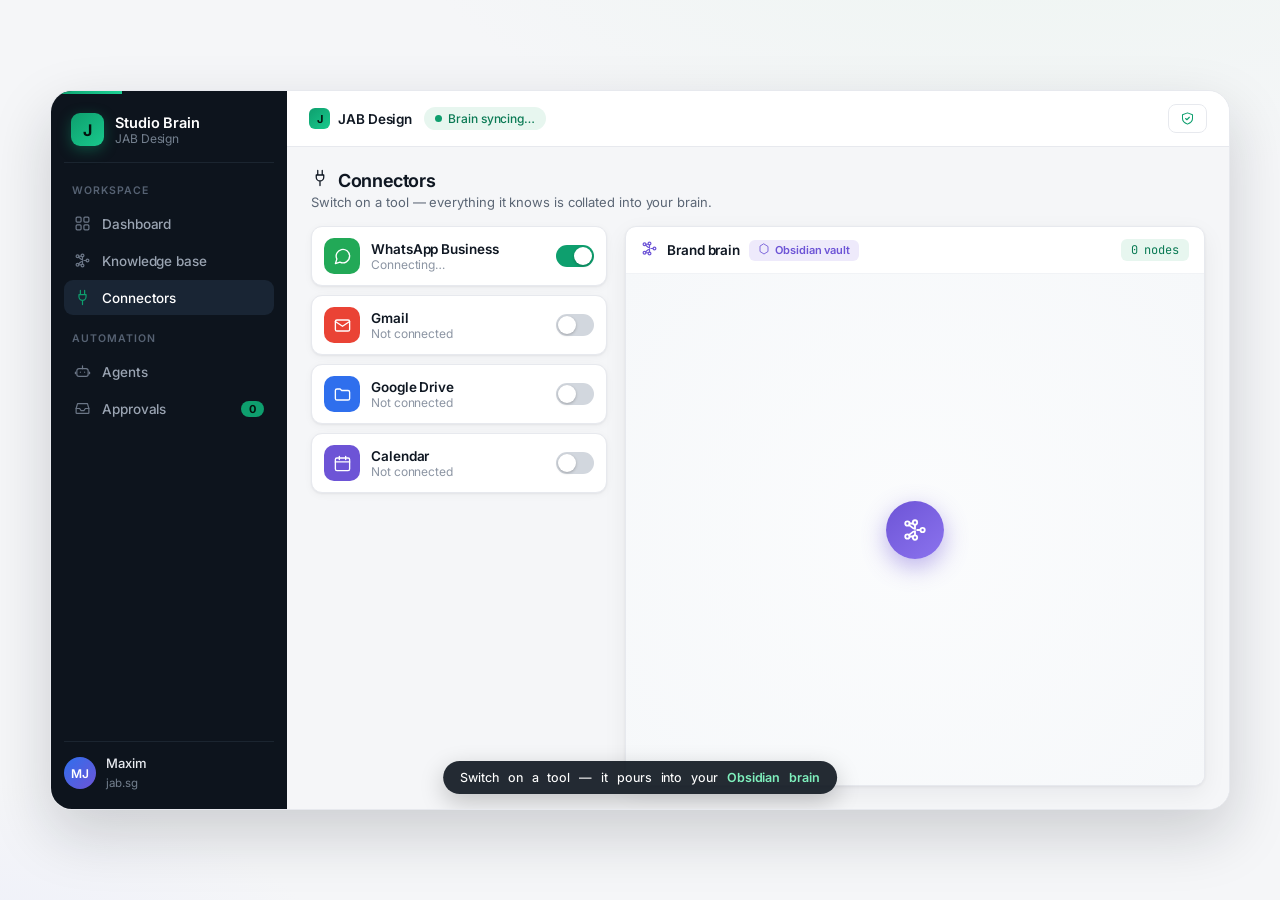
==== commit 3dfbb409: "maxim: promote v4 to live demo — real WhatsApp UI + pro look (approved)" ====
--- a/agent-demo.html
+++ b/agent-demo.html
@@ -9,144 +9,194 @@
 <link href="https://fonts.googleapis.com/css2?family=Inter:wght@400;450;500;600;700&family=JetBrains+Mono:wght@400;500&display=swap" rel="stylesheet">
 <style>
   :root{
-    --ink:#0f1722; --muted:#5b6675; --faint:#8c95a3; --line:#e7e9ee; --line-soft:#f0f2f5;
-    --bg:#f6f7f9; --surface:#ffffff; --accent:#0e9f6e; --accent-deep:#0a7a54; --accent-wash:#e7f6ef;
-    --blue:#2f6fed; --blue-wash:#e8effd; --amber:#c4881a; --amber-wash:#fbf1dd; --violet:#6d54d6; --violet-wash:#eeeafb;
-    --wa:#22c35e; --gm:#ea4335;
-    --radius:12px; --radius-sm:8px; --radius-lg:18px;
-    --shadow:0 1px 2px rgba(15,23,34,.04),0 4px 16px rgba(15,23,34,.05);
-    --shadow-lift:0 18px 50px rgba(15,23,34,.16);
-    --ease:cubic-bezier(.2,.8,.2,1);
+    --ink:#0f1722; --muted:#5b6675; --faint:#8c95a3; --line:#e7e9ee; --line-soft:#f1f3f6;
+    --bg:#f5f6f8; --surface:#ffffff; --accent:#0e9f6e; --accent-deep:#0a7a54; --accent-wash:#e7f6ef;
+    --blue:#2f6fed; --blue-wash:#e8effd; --violet:#6d54d6; --violet-wash:#eeeafb; --amber:#c4881a;
+    --radius:11px; --radius-sm:8px; --radius-lg:16px;
+    --shadow:0 1px 2px rgba(15,23,34,.05),0 2px 8px rgba(15,23,34,.04);
+    --shadow-card:0 1px 3px rgba(15,23,34,.06),0 8px 24px rgba(15,23,34,.06);
+    --shadow-lift:0 24px 60px rgba(15,23,34,.18);
+    --ease:cubic-bezier(.22,.78,.24,1);
     --font:'Inter',-apple-system,BlinkMacSystemFont,'Segoe UI',sans-serif;
     --mono:'JetBrains Mono',ui-monospace,Menlo,monospace;
+    --wa-bg:#0b141a; --wa-head:#1f2c33; --wa-in:#1f2c34; --wa-out:#005c4b; --wa-txt:#e9edef; --wa-mut:#8696a0; --tick:#53bdeb;
   }
   *{box-sizing:border-box;margin:0;padding:0}
   html,body{height:100%}
   body{font-family:var(--font);color:var(--ink);-webkit-font-smoothing:antialiased;overflow:hidden;
-       display:grid;place-items:center;min-height:100vh;
-       background:radial-gradient(1100px 560px at 78% -12%,#eef6f2,transparent 60%),
-                  radial-gradient(820px 460px at -5% 112%,#eceefb,transparent 55%),var(--bg)}
-
-  .stage{position:relative;width:min(1120px,96vw);height:min(700px,93vh);border-radius:24px;overflow:hidden;
+       display:grid;place-items:center;min-height:100vh;letter-spacing:-.005em;
+       background:radial-gradient(1100px 540px at 80% -14%,#edf5f1,transparent 58%),
+                  radial-gradient(820px 460px at -6% 114%,#ebedfa,transparent 54%),var(--bg)}
+  svg.i{width:18px;height:18px;stroke:currentColor;fill:none;stroke-width:1.7;stroke-linecap:round;stroke-linejoin:round;flex:none}
+
+  .stage{position:relative;width:min(1180px,97vw);height:min(720px,94vh);border-radius:22px;overflow:hidden;
          background:var(--surface);box-shadow:var(--shadow-lift);border:1px solid var(--line);
-         display:grid;grid-template-columns:240px 1fr}
-
-  .rail{position:absolute;top:0;left:0;right:0;height:3px;z-index:60}
-  .rail i{display:block;height:100%;width:0;background:linear-gradient(90deg,var(--accent),#16c98a);transition:width .5s linear}
-  .replay{position:absolute;top:13px;right:15px;z-index:70;font-size:12px;color:var(--muted);background:rgba(255,255,255,.85);
-          border:1px solid var(--line);border-radius:8px;padding:6px 11px;display:none;align-items:center;gap:6px;cursor:pointer}
+         display:grid;grid-template-columns:236px 1fr}
+  .rail{position:absolute;top:0;left:0;right:0;height:3px;z-index:80}
+  .rail i{display:block;height:100%;width:0;background:linear-gradient(90deg,var(--accent),#1bd093);transition:width .5s linear}
+  .replay{position:absolute;top:13px;right:15px;z-index:90;font-size:12.5px;color:var(--muted);background:var(--surface);
+          border:1px solid var(--line);border-radius:9px;padding:7px 12px;display:none;align-items:center;gap:7px;cursor:pointer;box-shadow:var(--shadow)}
   .replay.show{display:inline-flex}
 
-  /* ---------- sidebar ---------- */
-  .side{background:var(--ink);color:#aeb6c2;padding:20px 14px;display:flex;flex-direction:column;gap:3px}
-  .brand{display:flex;align-items:center;gap:11px;padding:2px 6px 18px}
-  .bmark{width:34px;height:34px;border-radius:9px;background:linear-gradient(140deg,var(--accent),#16c98a);
-         display:grid;place-items:center;color:#04130d;font-weight:700;font-size:17px;box-shadow:0 4px 14px rgba(14,159,110,.35)}
-  .bname{color:#fff;font-weight:600;font-size:15px}.bsub{color:#7c8696;font-size:12px}
-  .nlabel{color:#5f6a7a;font-size:11px;text-transform:uppercase;letter-spacing:.08em;margin:15px 6px 6px}
-  .nitem{display:flex;align-items:center;gap:10px;padding:9px 10px;border-radius:9px;color:#aeb6c2;font-size:13.5px;font-weight:500;transition:.35s var(--ease)}
-  .nitem.active{background:#1b2734;color:#fff}
-  .nitem .nb{margin-left:auto;background:var(--accent);color:#04130d;font-size:11px;font-weight:700;border-radius:20px;padding:1px 7px;transition:.3s}
-  .ndot{width:7px;height:7px;border-radius:3px;background:#48566a;transition:.35s}.nitem.active .ndot{background:var(--accent)}
-
-  /* ---------- main ---------- */
+  /* sidebar */
+  .side{background:#0d141d;color:#aeb6c2;padding:18px 13px;display:flex;flex-direction:column;gap:2px}
+  .brand{display:flex;align-items:center;gap:11px;padding:4px 7px 16px;margin-bottom:4px;border-bottom:1px solid #1b2530}
+  .bmark{width:33px;height:33px;border-radius:9px;background:linear-gradient(140deg,var(--accent),#19c98c);
+         display:grid;place-items:center;color:#04130d;font-weight:700;font-size:16px;box-shadow:0 4px 14px rgba(14,159,110,.4)}
+  .bname{color:#fff;font-weight:600;font-size:14.5px}.bsub{color:#74808f;font-size:12px}
+  .nlabel{color:#566273;font-size:10.5px;text-transform:uppercase;letter-spacing:.09em;margin:15px 8px 7px;font-weight:600}
+  .nitem{display:flex;align-items:center;gap:11px;padding:9px 10px;border-radius:9px;color:#9aa4b2;font-size:13.5px;font-weight:500;transition:.3s var(--ease)}
+  .nitem svg.i{width:17px;height:17px;color:#6b7686;transition:.3s}
+  .nitem.active{background:#192534;color:#fff}.nitem.active svg.i{color:var(--accent)}
+  .nitem .nb{margin-left:auto;background:var(--accent);color:#04130d;font-size:11px;font-weight:700;border-radius:20px;padding:1px 8px;transition:.3s}
+  .side-foot{margin-top:auto;border-top:1px solid #1b2530;padding-top:13px;display:flex;align-items:center;gap:10px}
+  .ava{width:32px;height:32px;border-radius:50%;background:linear-gradient(135deg,#2f6fed,#6d54d6);display:grid;place-items:center;color:#fff;font-weight:600;font-size:12px}
+  .side-foot .nm{color:#e8ebf0;font-size:13px;font-weight:500}.side-foot small{color:#74808f;font-size:11.5px}
+
+  /* main */
   .main{display:flex;flex-direction:column;min-width:0}
-  .top{display:flex;align-items:center;gap:12px;padding:14px 22px;border-bottom:1px solid var(--line);background:var(--surface)}
-  .ws{display:flex;align-items:center;gap:8px;font-weight:600;font-size:14px}
-  .wsdot{width:22px;height:22px;border-radius:6px;background:linear-gradient(140deg,var(--accent),#16c98a);display:grid;place-items:center;color:#04130d;font-weight:700;font-size:12px}
-  .pill{display:inline-flex;align-items:center;gap:6px;font-size:12px;font-weight:500;padding:4px 10px;border-radius:20px;background:var(--accent-wash);color:var(--accent-deep)}
+  .top{display:flex;align-items:center;gap:12px;padding:13px 22px;border-bottom:1px solid var(--line);background:var(--surface)}
+  .ws{display:flex;align-items:center;gap:8px;font-weight:600;font-size:13.5px}
+  .wsdot{width:21px;height:21px;border-radius:6px;background:linear-gradient(140deg,var(--accent),#19c98c);display:grid;place-items:center;color:#04130d;font-weight:700;font-size:11px}
+  .pill{display:inline-flex;align-items:center;gap:6px;font-size:12px;font-weight:500;padding:4px 11px;border-radius:20px;background:var(--accent-wash);color:var(--accent-deep)}
   .pill .lv{width:7px;height:7px;border-radius:50%;background:var(--accent);animation:pulse 2s infinite}
-  @keyframes pulse{0%{box-shadow:0 0 0 0 rgba(14,159,110,.5)}70%{box-shadow:0 0 0 7px rgba(14,159,110,0)}100%{box-shadow:0 0 0 0 rgba(14,159,110,0)}}
+  @keyframes pulse{0%{box-shadow:0 0 0 0 rgba(14,159,110,.5)}70%{box-shadow:0 0 0 6px rgba(14,159,110,0)}100%{box-shadow:0 0 0 0 rgba(14,159,110,0)}}
   .spacer{flex:1}
-  .ro{font-size:12px;color:var(--muted);display:flex;align-items:center;gap:6px;border:1px solid var(--line);border-radius:8px;padding:6px 10px}
+  .ro{font-size:12px;color:var(--muted);display:flex;align-items:center;gap:7px;border:1px solid var(--line);border-radius:8px;padding:6px 11px}
+  .ro svg.i{width:15px;height:15px;color:var(--accent)}
 
   .view{flex:1;position:relative;overflow:hidden;background:var(--bg)}
-  .screen{position:absolute;inset:0;padding:22px;opacity:0;transform:translateY(14px);transition:opacity .55s var(--ease),transform .55s var(--ease);pointer-events:none;overflow:auto}
+  .screen{position:absolute;inset:0;padding:22px 24px;opacity:0;transform:translateY(12px);transition:opacity .5s var(--ease),transform .5s var(--ease);pointer-events:none;overflow:hidden}
   .screen.on{opacity:1;transform:none;pointer-events:auto}
-  .vhead{font-size:19px;font-weight:650;letter-spacing:-.01em}
-  .vsub{color:var(--muted);font-size:13px;margin-top:2px}
-
-  /* ===== ACT 1 — connectors + brain ===== */
-  .c1{display:grid;grid-template-columns:300px 1fr;gap:18px;margin-top:16px;height:calc(100% - 60px)}
-  .conns{display:flex;flex-direction:column;gap:10px}
-  .conn{background:var(--surface);border:1px solid var(--line);border-radius:var(--radius);padding:12px 13px;display:flex;align-items:center;gap:11px;box-shadow:var(--shadow);transition:.4s var(--ease)}
-  .conn.live{border-color:var(--accent);box-shadow:0 0 0 3px var(--accent-wash)}
-  .cic{width:34px;height:34px;border-radius:9px;display:grid;place-items:center;color:#fff;font-weight:700;font-size:14px;flex:none}
-  .cmeta{min-width:0}.cname{font-weight:600;font-size:13.5px}.cstat{font-size:12px;color:var(--faint)}
+  .vhead{font-size:18px;font-weight:650;letter-spacing:-.02em;display:flex;align-items:center;gap:9px}
+  .vsub{color:var(--muted);font-size:13px;margin-top:3px}
+
+  /* ===== ACT 1 ===== */
+  .c1{display:grid;grid-template-columns:296px 1fr;gap:18px;margin-top:16px;height:calc(100% - 58px)}
+  .conns{display:flex;flex-direction:column;gap:9px}
+  .conn{background:var(--surface);border:1px solid var(--line);border-radius:var(--radius);padding:11px 12px;display:flex;align-items:center;gap:11px;box-shadow:var(--shadow);transition:.4s var(--ease)}
+  .conn.live{border-color:#bfe8d6;box-shadow:0 0 0 3px var(--accent-wash)}
+  .cic{width:36px;height:36px;border-radius:10px;display:grid;place-items:center;color:#fff;flex:none}
+  .cic svg.i{width:19px;height:19px;color:#fff}
+  .cmeta{min-width:0}.cname{font-weight:600;font-size:13.5px}.cstat{font-size:12px;color:var(--faint);display:flex;align-items:center;gap:5px}
   .conn.live .cstat{color:var(--accent-deep)}
-  .switch{margin-left:auto;width:38px;height:22px;border-radius:20px;background:#cdd3da;position:relative;flex:none;transition:.35s var(--ease)}
-  .switch::after{content:"";position:absolute;top:2px;left:2px;width:18px;height:18px;border-radius:50%;background:#fff;box-shadow:0 1px 3px rgba(0,0,0,.2);transition:.35s var(--ease)}
+  .switch{margin-left:auto;width:38px;height:22px;border-radius:20px;background:#d2d7de;position:relative;flex:none;transition:.35s var(--ease)}
+  .switch::after{content:"";position:absolute;top:2px;left:2px;width:18px;height:18px;border-radius:50%;background:#fff;box-shadow:0 1px 3px rgba(0,0,0,.25);transition:.35s var(--ease)}
   .switch.on{background:var(--accent)}.switch.on::after{transform:translateX(16px)}
 
-  .brain{background:var(--surface);border:1px solid var(--line);border-radius:var(--radius);box-shadow:var(--shadow);position:relative;overflow:hidden;display:flex;flex-direction:column}
+  .brain{background:var(--surface);border:1px solid var(--line);border-radius:var(--radius);box-shadow:var(--shadow-card);position:relative;overflow:hidden;display:flex;flex-direction:column}
   .bhead{display:flex;align-items:center;gap:9px;padding:12px 15px;border-bottom:1px solid var(--line-soft)}
-  .bttl{font-weight:600;font-size:13.5px}.bcount{margin-left:auto;font-family:var(--mono);font-size:12px;color:var(--accent-deep);background:var(--accent-wash);padding:3px 9px;border-radius:6px}
-  .vault{font-size:11px;color:var(--violet);background:var(--violet-wash);padding:3px 8px;border-radius:6px;font-weight:600}
-  .graph{flex:1;position:relative}
-  .graph svg{position:absolute;inset:0;width:100%;height:100%}
-  .node{position:absolute;border-radius:50%;transform:translate(-50%,-50%) scale(0);opacity:0;transition:transform .5s var(--ease),opacity .4s}
+  .bhead svg.i{width:17px;height:17px;color:var(--violet)}
+  .bttl{font-weight:600;font-size:13.5px}
+  .vault{font-size:11px;color:var(--violet);background:var(--violet-wash);padding:3px 9px;border-radius:6px;font-weight:600;display:inline-flex;align-items:center;gap:5px}
+  .vault svg.i{width:12px;height:12px;color:var(--violet)}
+  .bcount{margin-left:auto;font-family:var(--mono);font-size:12px;color:var(--accent-deep);background:var(--accent-wash);padding:3px 10px;border-radius:6px}
+  .graph{flex:1;position:relative;background:radial-gradient(circle at 50% 50%,#fbfcfd,#f6f8fa)}
+  .graph svg.edges{position:absolute;inset:0;width:100%;height:100%}
+  .node{position:absolute;border-radius:50%;transform:translate(-50%,-50%) scale(0);opacity:0;transition:transform .55s var(--ease),opacity .4s}
   .node.in{transform:translate(-50%,-50%) scale(1);opacity:1}
-  .node.core{width:54px;height:54px;background:linear-gradient(140deg,var(--accent),#16c98a);box-shadow:0 6px 20px rgba(14,159,110,.4);display:grid;place-items:center;color:#04130d;font-weight:700;font-size:12px;z-index:3}
-  .edge{stroke:#cfe7dc;stroke-width:1.4;opacity:0;transition:opacity .5s}
-  .edge.in{opacity:1}
-
-  /* ===== ACT 2/3 — unified enquiries ===== */
-  .inbox{display:flex;flex-direction:column;gap:12px;margin-top:16px;max-width:760px}
-  .enq{background:var(--surface);border:1px solid var(--line);border-radius:var(--radius);box-shadow:var(--shadow);overflow:hidden;
-       opacity:0;transform:translateY(12px);transition:opacity .5s var(--ease),transform .5s var(--ease)}
+  .node.core{width:58px;height:58px;background:linear-gradient(140deg,var(--violet),#8b73ee);box-shadow:0 8px 24px rgba(109,84,214,.45);display:grid;place-items:center;color:#fff;z-index:3}
+  .node.core svg.i{width:26px;height:26px;color:#fff}
+  .edge{stroke:#d9d3f3;stroke-width:1.3;opacity:0;transition:opacity .5s}.edge.in{opacity:1}
+
+  /* ===== ACT 2/3 split: app inbox + phone ===== */
+  .c2{display:grid;grid-template-columns:1fr 320px;gap:22px;margin-top:16px;height:calc(100% - 58px)}
+  .inbox{display:flex;flex-direction:column;gap:12px;overflow:hidden}
+  .enq{background:var(--surface);border:1px solid var(--line);border-radius:var(--radius);box-shadow:var(--shadow-card);overflow:hidden;
+       opacity:0;transform:translateY(10px) scale(.99);transition:opacity .5s var(--ease),transform .5s var(--ease),box-shadow .3s,border-color .3s}
   .enq.in{opacity:1;transform:none}
-  .enq.active{border-color:var(--accent);box-shadow:0 0 0 3px var(--accent-wash)}
-  .ehead{display:flex;align-items:center;gap:10px;padding:12px 15px;border-bottom:1px solid var(--line-soft)}
+  .enq.active{border-color:#bfe8d6;box-shadow:0 0 0 3px var(--accent-wash),var(--shadow-card)}
+  .ehead{display:flex;align-items:center;gap:10px;padding:11px 14px;border-bottom:1px solid var(--line-soft)}
   .chip{font-size:11px;font-weight:600;padding:3px 9px;border-radius:6px;display:inline-flex;align-items:center;gap:5px}
+  .chip svg.i{width:12px;height:12px}
   .chip.wa{color:#0a7a3f;background:#e3f7ea}.chip.gm{color:#b23227;background:#fceae8}
   .efrom{font-weight:600;font-size:13.5px}.ewhen{margin-left:auto;color:var(--faint);font-size:12px}
-  .ebody{padding:13px 15px}
-  .eq{color:var(--muted);font-size:13px;background:var(--line-soft);border-radius:10px;padding:10px 12px}
-  .drow{margin-top:13px;opacity:0;max-height:0;overflow:hidden;transition:opacity .4s,max-height .5s var(--ease)}
-  .drow.open{opacity:1;max-height:240px}
-  .dlabel{font-size:11px;text-transform:uppercase;letter-spacing:.06em;color:var(--faint);margin-bottom:6px;display:flex;align-items:center;gap:7px}
-  .draft{font-size:14px;line-height:1.55}
-  .cursor{display:inline-block;width:7px;height:15px;background:var(--accent);margin-left:1px;vertical-align:-2px;animation:bl .8s steps(1) infinite}
+  .ebody{padding:12px 14px}
+  .eq{color:var(--muted);font-size:13px;background:var(--line-soft);border-radius:9px;padding:10px 12px;line-height:1.5}
+  .drow{margin-top:12px;opacity:0;max-height:0;overflow:hidden;transition:opacity .4s,max-height .5s var(--ease)}
+  .drow.open{opacity:1;max-height:220px}
+  .dlabel{font-size:11px;letter-spacing:.02em;color:var(--faint);margin-bottom:7px;display:flex;align-items:center;gap:6px;font-weight:500}
+  .dlabel svg.i{width:14px;height:14px;color:var(--accent)}
+  .dlabel b{color:var(--accent-deep);font-weight:600}
+  .draft{font-size:13.5px;line-height:1.55;color:var(--ink)}
+  .cursor{display:inline-block;width:6px;height:14px;background:var(--accent);margin-left:1px;vertical-align:-2px;animation:bl .8s steps(1) infinite}
   @keyframes bl{50%{opacity:0}}
-  .efoot{display:flex;align-items:center;gap:10px;padding:12px 15px;border-top:1px solid var(--line-soft);background:#fcfdfe;
-         opacity:0;max-height:0;overflow:hidden;transition:opacity .4s,max-height .45s var(--ease)}
-  .efoot.open{opacity:1;max-height:70px}
+  .efoot{display:flex;align-items:center;gap:9px;padding:11px 14px;border-top:1px solid var(--line-soft);background:#fcfdfe;opacity:0;max-height:0;overflow:hidden;transition:opacity .4s,max-height .45s var(--ease)}
+  .efoot.open{opacity:1;max-height:64px}
   .btn{border:1px solid var(--line);background:var(--surface);color:var(--ink);font-size:13px;font-weight:550;padding:8px 13px;border-radius:9px;display:inline-flex;align-items:center;gap:7px;transition:.2s}
+  .btn svg.i{width:15px;height:15px}
   .btn.ghost{color:var(--muted)}
   .btn.primary{background:var(--accent);border-color:var(--accent);color:#fff;box-shadow:0 4px 14px rgba(14,159,110,.3)}
   .btn.sent{background:#eef6f2;border-color:#cfe7dc;color:var(--accent-deep);box-shadow:none}
-  .grew{margin-left:auto;font-size:12px;color:var(--faint)}
-
-  /* end stat strip */
-  .stats{display:grid;grid-template-columns:repeat(4,1fr);gap:12px;margin-top:18px;opacity:0;transform:translateY(10px);transition:.6s var(--ease)}
+  .grew{margin-left:auto;font-size:12px;color:var(--faint);display:flex;align-items:center;gap:6px}
+
+  /* phone */
+  .phonecol{display:flex;flex-direction:column;align-items:center;justify-content:center;gap:11px}
+  .phonecap{font-size:11.5px;color:var(--faint);font-weight:500;display:flex;align-items:center;gap:6px}
+  .phonecap svg.i{width:13px;height:13px;color:#0a7a3f}
+  .phone{width:300px;height:584px;background:var(--wa-bg);border-radius:38px;border:11px solid #0a0e12;overflow:hidden;display:flex;flex-direction:column;
+         box-shadow:0 30px 70px rgba(0,0,0,.4),inset 0 0 0 2px #1c2228;position:relative;
+         opacity:0;transform:translateY(14px) scale(.97);transition:opacity .6s var(--ease),transform .7s var(--ease)}
+  .phone.in{opacity:1;transform:none}
+  .notch{position:absolute;top:7px;left:50%;transform:translateX(-50%);width:96px;height:20px;background:#0a0e12;border-radius:0 0 14px 14px;z-index:5}
+  .statusbar{display:flex;align-items:center;padding:8px 18px 2px;font-size:11px;color:var(--wa-txt);font-weight:600}
+  .statusbar .sb-r{margin-left:auto;display:flex;gap:5px;align-items:center}
+  .statusbar svg{width:14px;height:11px;fill:var(--wa-txt)}
+  .wahead{background:var(--wa-head);display:flex;align-items:center;gap:9px;padding:7px 12px}
+  .wahead svg.i{color:#aebac1;width:19px;height:19px}
+  .waav{width:33px;height:33px;border-radius:50%;background:linear-gradient(135deg,#f0997b,#d4537e);display:grid;place-items:center;font-weight:700;color:#fff;font-size:12px}
+  .waname{color:var(--wa-txt);font-weight:600;font-size:13.5px;line-height:1.2}.wast{color:#8696a0;font-size:11px}
+  .wast.typing{color:#22c35e}
+  .wahead .sp{margin-left:auto;display:flex;gap:16px}
+  .wachat{flex:1;overflow-y:auto;padding:12px 11px;display:flex;flex-direction:column;gap:7px;
+          background-image:linear-gradient(rgba(11,20,26,.94),rgba(11,20,26,.94)),
+            repeating-linear-gradient(45deg,#162029 0 10px,#131c24 10px 20px)}
+  .datepill{align-self:center;background:#182430;color:#8696a0;font-size:10.5px;padding:3px 10px;border-radius:7px;margin-bottom:3px}
+  .row{display:flex}.row.out{justify-content:flex-end}
+  .bub{max-width:82%;padding:6px 9px 4px;border-radius:9px;font-size:13.5px;color:var(--wa-txt);white-space:pre-wrap;position:relative;animation:pop .25s ease;box-shadow:0 1px 1px rgba(0,0,0,.18);line-height:1.4}
+  .in .bub{background:var(--wa-in);border-top-left-radius:2px}.out .bub{background:var(--wa-out);border-top-right-radius:2px}
+  .bmeta{display:inline-block;float:right;font-size:9.5px;color:var(--wa-mut);margin:5px 0 0 8px;position:relative;top:3px}
+  .bmeta svg{width:14px;height:11px;vertical-align:-1px;margin-left:2px}
+  @keyframes pop{from{transform:translateY(6px) scale(.97);opacity:0}to{transform:none;opacity:1}}
+  .typing{display:inline-flex;gap:3px;align-items:center;padding:2px 0}
+  .typing i{width:6px;height:6px;border-radius:50%;background:var(--wa-mut);animation:tb 1s infinite}
+  .typing i:nth-child(2){animation-delay:.2s}.typing i:nth-child(3){animation-delay:.4s}
+  @keyframes tb{0%,60%,100%{opacity:.3}30%{opacity:1}}
+  .wainput{background:var(--wa-head);display:flex;align-items:center;gap:9px;padding:8px 11px}
+  .wainput .box{flex:1;background:#2a3942;border-radius:18px;padding:8px 13px;color:#8696a0;font-size:12.5px}
+  .wainput .snd{width:34px;height:34px;border-radius:50%;background:var(--accent);display:grid;place-items:center;flex:none}
+  .wainput .snd svg.i{color:#fff;width:17px;height:17px}
+
+  /* stats */
+  .stats{display:grid;grid-template-columns:repeat(4,1fr);gap:11px;margin-top:14px;opacity:0;transform:translateY(8px);transition:.55s var(--ease)}
   .stats.in{opacity:1;transform:none}
-  .stat{background:var(--surface);border:1px solid var(--line);border-radius:var(--radius);padding:13px 15px;box-shadow:var(--shadow)}
-  .snum{font-size:22px;font-weight:680;letter-spacing:-.02em}.slbl{font-size:12px;color:var(--muted);margin-top:2px}
-
-  /* caption chip */
-  .cap{position:absolute;left:50%;bottom:16px;transform:translateX(-50%);z-index:65;background:rgba(15,23,34,.88);color:#fff;
-       font-size:12.5px;padding:9px 16px;border-radius:30px;backdrop-filter:blur(6px);box-shadow:0 6px 20px rgba(0,0,0,.25);
-       display:flex;align-items:center;gap:9px;white-space:nowrap;transition:opacity .4s}
+  .stat{background:var(--surface);border:1px solid var(--line);border-radius:var(--radius);padding:12px 14px;box-shadow:var(--shadow)}
+  .snum{font-size:21px;font-weight:680;letter-spacing:-.03em}.slbl{font-size:12px;color:var(--muted);margin-top:1px}
+
+  /* caption */
+  .cap{position:absolute;left:50%;bottom:15px;transform:translateX(-50%);z-index:85;background:rgba(13,20,29,.9);color:#fff;
+       font-size:12.5px;padding:9px 17px;border-radius:30px;box-shadow:0 8px 24px rgba(0,0,0,.22);
+       display:flex;align-items:center;gap:9px;white-space:nowrap;transition:opacity .35s;font-weight:450}
   .cap b{color:#7ff0bd;font-weight:600}
-  /* staggered word reveal */
-  .rv{opacity:0;transform:translateY(6px);display:inline-block;animation:rvin .5s var(--ease) forwards}
+  .rv{opacity:0;transform:translateY(5px);display:inline-block;animation:rvin .45s var(--ease) forwards}
   @keyframes rvin{to{opacity:1;transform:none}}
 </style>
 </head>
 <body>
 <div class="stage" id="stage">
   <div class="rail"><i id="rail"></i></div>
-  <button class="replay" id="replay">↻ Replay</button>
+  <button class="replay" id="replay"></button>
 
   <aside class="side">
     <div class="brand"><div class="bmark">J</div><div><div class="bname">Studio Brain</div><div class="bsub">JAB Design</div></div></div>
     <div class="nlabel">Workspace</div>
-    <div class="nitem" data-nav="dashboard"><span class="ndot"></span>Dashboard</div>
-    <div class="nitem" data-nav="knowledge"><span class="ndot"></span>Knowledge base</div>
-    <div class="nitem" data-nav="connectors"><span class="ndot"></span>Connectors</div>
+    <div class="nitem" data-nav="dashboard" data-ic="grid">Dashboard</div>
+    <div class="nitem" data-nav="knowledge" data-ic="brain">Knowledge base</div>
+    <div class="nitem" data-nav="connectors" data-ic="plug">Connectors</div>
     <div class="nlabel">Automation</div>
-    <div class="nitem" data-nav="agents"><span class="ndot"></span>Agents</div>
-    <div class="nitem" data-nav="approvals"><span class="ndot"></span>Approvals<span class="nb" id="badge">0</span></div>
+    <div class="nitem" data-nav="agents" data-ic="bot">Agents</div>
+    <div class="nitem" data-nav="approvals" data-ic="inbox">Approvals<span class="nb" id="badge">0</span></div>
+    <div class="side-foot"><div class="ava">MJ</div><div><div class="nm">Maxim</div><small>jab.sg</small></div></div>
   </aside>
 
   <div class="main">
@@ -154,33 +204,57 @@
       <div class="ws"><span class="wsdot">J</span>JAB Design</div>
       <span class="pill"><span class="lv"></span><span id="syncpill">Brain syncing…</span></span>
       <div class="spacer"></div>
-      <div class="ro">🛡 Read-only &amp; approved</div>
+      <div class="ro" data-ic2="shield">Read-only &amp; approved</div>
     </header>
 
     <div class="view">
-      <!-- ACT 1: connectors -->
+      <!-- ACT 1 -->
       <section class="screen" id="s-conn">
-        <div class="vhead">Connectors</div>
-        <div class="vsub">Switch on a tool — everything it knows flows into your brain.</div>
+        <div class="vhead"><span data-ic2="plug"></span>Connectors</div>
+        <div class="vsub">Switch on a tool — everything it knows is collated into your brain.</div>
         <div class="c1">
           <div class="conns" id="conns"></div>
           <div class="brain">
-            <div class="bhead"><span class="bttl">🧠 Brand brain</span><span class="vault">⬡ Obsidian vault</span><span class="bcount" id="bcount">0 nodes</span></div>
-            <div class="graph" id="graph"><svg id="edges"></svg></div>
+            <div class="bhead"><span data-ic2="brain"></span><span class="bttl">Brand brain</span>
+              <span class="vault"><span data-ic2="hex"></span>Obsidian vault</span>
+              <span class="bcount" id="bcount">0 nodes</span></div>
+            <div class="graph" id="graph"><svg class="edges" id="edges"></svg></div>
           </div>
         </div>
       </section>
 
-      <!-- ACT 2/3: unified approvals -->
+      <!-- ACT 2/3 -->
       <section class="screen" id="s-appr">
-        <div class="vhead">Approvals</div>
+        <div class="vhead"><span data-ic2="inbox"></span>Approvals</div>
         <div class="vsub">Enquiries from every channel land here. Your agent drafts — you approve.</div>
-        <div class="inbox" id="inbox"></div>
-        <div class="stats" id="stats">
-          <div class="stat"><div class="snum" id="st1">2</div><div class="slbl">channels unified</div></div>
-          <div class="stat"><div class="snum" id="st2">2</div><div class="slbl">on-brand replies</div></div>
-          <div class="stat"><div class="snum" id="st3">588</div><div class="slbl">brain nodes used</div></div>
-          <div class="stat"><div class="snum">100%</div><div class="slbl">approved by you</div></div>
+        <div class="c2">
+          <div>
+            <div class="inbox" id="inbox"></div>
+            <div class="stats" id="stats">
+              <div class="stat"><div class="snum" id="st1">2</div><div class="slbl">channels unified</div></div>
+              <div class="stat"><div class="snum" id="st2">2</div><div class="slbl">on-brand replies</div></div>
+              <div class="stat"><div class="snum" id="st3">588</div><div class="slbl">brain nodes used</div></div>
+              <div class="stat"><div class="snum">9s</div><div class="slbl">avg. reply time</div></div>
+            </div>
+          </div>
+          <div class="phonecol">
+            <div class="phonecap"><span data-ic2="msg"></span>Live on WhatsApp Business</div>
+            <div class="phone" id="phone">
+              <div class="notch"></div>
+              <div class="statusbar"><span id="clock">9:41</span><span class="sb-r">
+                <svg viewBox="0 0 18 14"><rect x="0" y="9" width="3" height="5" rx="1"/><rect x="5" y="6" width="3" height="8" rx="1"/><rect x="10" y="3" width="3" height="11" rx="1"/><rect x="15" y="0" width="3" height="14" rx="1"/></svg>
+                <svg viewBox="0 0 20 14"><rect x="0" y="2" width="17" height="10" rx="2" stroke="#e9edef" fill="none" stroke-width="1.4"/><rect x="2" y="4" width="12" height="6" rx="1"/><rect x="18" y="5" width="2" height="4" rx="1"/></svg>
+              </span></div>
+              <div class="wahead">
+                <span data-ic2="back"></span>
+                <div class="waav">RC</div>
+                <div><div class="waname">Rachel · Bloom Café</div><div class="wast" id="wast">online</div></div>
+                <div class="sp"><span data-ic2="video"></span><span data-ic2="phone"></span></div>
+              </div>
+              <div class="wachat" id="wachat"><div class="datepill">TODAY</div></div>
+              <div class="wainput"><div class="box">Message</div><div class="snd"><span data-ic2="send"></span></div></div>
+            </div>
+          </div>
         </div>
       </section>
     </div>
@@ -190,6 +264,32 @@
 </div>
 
 <script>
+/* ---- icon set (inline SVG, stroke) ---- */
+const ICON={
+  grid:'<rect x="3" y="3" width="7" height="7" rx="1.5"/><rect x="14" y="3" width="7" height="7" rx="1.5"/><rect x="3" y="14" width="7" height="7" rx="1.5"/><rect x="14" y="14" width="7" height="7" rx="1.5"/>',
+  brain:'<circle cx="5" cy="6" r="2"/><circle cx="5" cy="18" r="2"/><circle cx="19" cy="12" r="2"/><circle cx="12" cy="5" r="2"/><circle cx="12" cy="19" r="2"/><path d="M7 6h3M7 18h3M14 12h3M12 7v4M12 17v-4M6.5 7.5l4 3M6.5 16.5l4-3"/>',
+  plug:'<path d="M9 2v6M15 2v6M7 8h10v3a5 5 0 0 1-10 0V8zM12 16v6"/>',
+  bot:'<rect x="4" y="8" width="16" height="11" rx="3"/><path d="M12 8V4M9 13h.01M15 13h.01M2 13v2M22 13v2"/>',
+  inbox:'<path d="M3 12h5l2 3h4l2-3h5"/><path d="M5 5h14l2 7v6a1 1 0 0 1-1 1H4a1 1 0 0 1-1-1v-6z"/>',
+  shield:'<path d="M12 3l8 3v6c0 4-3 7-8 9-5-2-8-5-8-9V6z"/><path d="M9 12l2 2 4-4"/>',
+  hex:'<path d="M12 2l8 5v10l-8 5-8-5V7z"/>',
+  msg:'<path d="M21 11.5a8.5 8.5 0 0 1-12.3 7.6L3 21l1.9-5.7A8.5 8.5 0 1 1 21 11.5z"/>',
+  mail:'<rect x="3" y="5" width="18" height="14" rx="2"/><path d="M3 7l9 6 9-6"/>',
+  folder:'<path d="M3 7a2 2 0 0 1 2-2h4l2 2h8a2 2 0 0 1 2 2v8a2 2 0 0 1-2 2H5a2 2 0 0 1-2-2z"/>',
+  cal:'<rect x="3" y="5" width="18" height="16" rx="2"/><path d="M8 3v4M16 3v4M3 10h18"/>',
+  pen:'<path d="M12 20h9"/><path d="M16.5 3.5a2.1 2.1 0 0 1 3 3L7 19l-4 1 1-4z"/>',
+  check:'<path d="M20 6L9 17l-5-5"/>',
+  send:'<path d="M22 2L11 13"/><path d="M22 2l-7 20-4-9-9-4z"/>',
+  back:'<path d="M15 18l-6-6 6-6"/>',
+  video:'<rect x="2" y="6" width="14" height="12" rx="2"/><path d="M16 10l6-3v10l-6-3z"/>',
+  phone:'<path d="M22 16.9v3a2 2 0 0 1-2.2 2 19.8 19.8 0 0 1-8.6-3 19.5 19.5 0 0 1-6-6 19.8 19.8 0 0 1-3-8.6A2 2 0 0 1 4.1 2h3a2 2 0 0 1 2 1.7c.1 1 .4 1.9.7 2.8a2 2 0 0 1-.5 2.1L8.1 9.9a16 16 0 0 0 6 6l1.3-1.3a2 2 0 0 1 2.1-.5c.9.3 1.8.6 2.8.7a2 2 0 0 1 1.7 2z"/>',
+  spark:'<path d="M12 3v4M12 17v4M3 12h4M17 12h4M6 6l2.5 2.5M15.5 15.5L18 18M18 6l-2.5 2.5M8.5 15.5L6 18"/>',
+};
+function ico(n,cls){return '<svg class="i '+(cls||'')+'" viewBox="0 0 24 24">'+(ICON[n]||'')+'</svg>';}
+// paint declarative icons
+document.querySelectorAll('[data-ic]').forEach(e=>{e.insertAdjacentHTML('afterbegin',ico(e.dataset.ic));});
+document.querySelectorAll('[data-ic2]').forEach(e=>{e.innerHTML=ico(e.dataset.ic2);});
+
 const sleep=ms=>new Promise(r=>setTimeout(r,ms));
 const $=id=>document.getElementById(id);
 const rand=(a,b)=>a+Math.random()*(b-a);
@@ -197,69 +297,67 @@
 function nav(id){document.querySelectorAll('.nitem').forEach(n=>n.classList.toggle('active',n.dataset.nav===id));}
 function show(scr){document.querySelectorAll('.screen').forEach(s=>s.classList.remove('on'));$(scr).classList.add('on');}
 function cap(html){const c=$('cap');c.style.opacity=0;setTimeout(()=>{
-  c.innerHTML=html.split(' ').map((w,i)=>`<span class="rv" style="animation-delay:${i*45}ms">${w}</span>`).join(' ');
-  c.style.opacity=1;},240);}
-
-/* ---------- connectors data ---------- */
+  c.innerHTML=html.split(' ').map((w,i)=>`<span class="rv" style="animation-delay:${i*40}ms">${w}</span>`).join(' ');
+  c.style.opacity=1;},220);}
+$('replay').innerHTML=ico('spark')+' Replay';
+
+/* connectors */
 const CONNS=[
-  {id:'whatsapp',name:'WhatsApp Business',ic:'WA',color:'#22c35e',nodes:312,stat:'312 chats'},
-  {id:'gmail',name:'Gmail',ic:'GM',color:'#ea4335',nodes:276,stat:'276 threads'},
-  {id:'drive',name:'Google Drive',ic:'DR',color:'#2f6fed',nodes:0,stat:'brand decks & PDFs'},
-  {id:'calendar',name:'Calendar',ic:'CA',color:'#6d54d6',nodes:0,stat:'consults & bookings'},
+  {id:'whatsapp',name:'WhatsApp Business',ic:'msg',color:'#22a957',nodes:312,stat:'312 chats indexed'},
+  {id:'gmail',name:'Gmail',ic:'mail',color:'#ea4335',nodes:276,stat:'276 threads indexed'},
+  {id:'drive',name:'Google Drive',ic:'folder',color:'#2f6fed',nodes:120,stat:'brand decks & PDFs'},
+  {id:'calendar',name:'Calendar',ic:'cal',color:'#6d54d6',nodes:0,stat:'consults & bookings'},
 ];
 function renderConns(){
   $('conns').innerHTML=CONNS.map(c=>`
     <div class="conn" data-c="${c.id}">
-      <div class="cic" style="background:${c.color}">${c.ic}</div>
+      <div class="cic" style="background:${c.color}">${ico(c.ic)}</div>
       <div class="cmeta"><div class="cname">${c.name}</div><div class="cstat" data-s>Not connected</div></div>
       <div class="switch" data-sw></div>
     </div>`).join('');
 }
 
-/* ---------- brain graph ---------- */
+/* brain graph */
 let nodeCount=0;
-function placeCore(){
-  const g=$('graph');const core=document.createElement('div');core.className='node core';
-  core.style.left='50%';core.style.top='50%';core.textContent='JAB';g.appendChild(core);
-  requestAnimationFrame(()=>core.classList.add('in'));
-}
+function placeCore(){const g=$('graph');const c=document.createElement('div');c.className='node core';
+  c.style.left='50%';c.style.top='50%';c.innerHTML=ico('brain');g.appendChild(c);requestAnimationFrame(()=>c.classList.add('in'));}
 async function burst(color,n){
   const g=$('graph'),svg=$('edges');const W=g.clientWidth,H=g.clientHeight;
   for(let i=0;i<n;i++){
-    const ang=rand(0,Math.PI*2),r=rand(60,Math.min(W,H)/2-22);
-    const x=W/2+Math.cos(ang)*r,y=H/2+Math.sin(ang)*r;
-    const d=document.createElement('div');d.className='node';
-    const sz=rand(7,15);d.style.width=sz+'px';d.style.height=sz+'px';
-    d.style.left=x+'px';d.style.top=y+'px';d.style.background=color;d.style.boxShadow=`0 2px 8px ${color}55`;
+    const ang=rand(0,Math.PI*2),r=rand(64,Math.min(W,H)/2-20);
+    const x=W/2+Math.cos(ang)*r,y=H/2+Math.sin(ang)*r,sz=rand(8,13);
+    const d=document.createElement('div');d.className='node';d.style.cssText=`width:${sz}px;height:${sz}px;left:${x}px;top:${y}px;background:${color};box-shadow:0 2px 7px ${color}55`;
     g.appendChild(d);
     const ln=document.createElementNS('http://www.w3.org/2000/svg','line');
-    ln.setAttribute('x1',W/2);ln.setAttribute('y1',H/2);ln.setAttribute('x2',x);ln.setAttribute('y2',y);
-    ln.setAttribute('class','edge');svg.appendChild(ln);
-    setTimeout(()=>{d.classList.add('in');ln.classList.add('in');},i*70);
+    ln.setAttribute('x1',W/2);ln.setAttribute('y1',H/2);ln.setAttribute('x2',x);ln.setAttribute('y2',y);ln.setAttribute('class','edge');svg.appendChild(ln);
+    setTimeout(()=>{d.classList.add('in');ln.classList.add('in');},i*60);
   }
 }
 async function activate(id){
-  const c=CONNS.find(x=>x.id===id);const card=document.querySelector(`[data-c="${id}"]`);
+  const c=CONNS.find(x=>x.id===id),card=document.querySelector(`[data-c="${id}"]`);
   const sw=card.querySelector('[data-sw]'),st=card.querySelector('[data-s]');
-  sw.classList.add('on');st.textContent='Connecting…';
-  await sleep(700);
-  card.classList.add('live');st.textContent='Active · '+c.stat;
-  const add=c.nodes||rand(40,70)|0;
-  await burst(c.color, Math.min(26, Math.round(add/14)+6));
-  // ticking counter
-  const to=nodeCount+add;const step=Math.ceil(add/22);
-  const t=setInterval(()=>{nodeCount=Math.min(to,nodeCount+step);$('bcount').textContent=nodeCount+' nodes';
-    if(nodeCount>=to){clearInterval(t);}},45);
-  await sleep(1100);
-}
-
-/* ---------- enquiries ---------- */
+  sw.classList.add('on');st.textContent='Connecting…';await sleep(650);
+  card.classList.add('live');st.innerHTML=ico('check')+' Active · '+c.stat;
+  const add=c.nodes;await burst(c.color,Math.min(26,Math.round(add/14)+6));
+  const to=nodeCount+add,step=Math.ceil(add/22);
+  const t=setInterval(()=>{nodeCount=Math.min(to,nodeCount+step);$('bcount').textContent=nodeCount+' nodes';if(nodeCount>=to)clearInterval(t);},45);
+  await sleep(1050);
+}
+
+/* whatsapp phone */
+function waAdd(side,html){const r=document.createElement('div');r.className='row '+side;r.innerHTML='<div class="bub">'+html+'</div>';$('wachat').appendChild(r);$('wachat').scrollTop=1e6;return r;}
+const tickSvg='<svg viewBox="0 0 18 14" style="fill:var(--tick)"><path d="M1 7l3.5 3.5L11 4" stroke="var(--tick)" stroke-width="1.6" fill="none"/><path d="M6 7l3.5 3.5L16 4" stroke="var(--tick)" stroke-width="1.6" fill="none"/></svg>';
+function clock(){return $('clock').textContent;}
+async function typeBubble(bub,text){const el=bub.querySelector('.bub');el.textContent='';for(let i=0;i<text.length;i++){el.textContent+=text[i];$('wachat').scrollTop=1e6;await sleep(11+Math.random()*16);}
+  el.innerHTML=text+'<span class="bmeta">'+clock()+tickSvg+'</span>';}
+
+/* enquiries */
 const ENQS=[
-  {id:'rachel',ch:'wa',chName:'WhatsApp',from:'Rachel · Bloom Café',when:'2m ago',
+  {id:'rachel',ch:'wa',from:'Rachel · Bloom Café',when:'2m ago',phone:true,
    q:"Hi! love your SG50 work 🙌 we're opening our 2nd café and the branding feels dated. do you do a refresh + new packaging? rough cost?",
    reply:"hey Rachel, congrats on café number two 🥊 a refresh with packaging sits right in our corner. rough guide it runs around 6–8 weeks and scales with scope. easiest is a quick 15-min consult so we can see the space — want me to set one up?",
    sentVia:'WhatsApp'},
-  {id:'james',ch:'gm',chName:'Gmail',from:'James · Vertex Property',when:'just now',
+  {id:'james',ch:'gm',from:'James · Vertex Property',when:'just now',phone:false,
    q:"We have a condo launch in October and need a full campaign + microsite. Can JAB take this on, and what's the process?",
    reply:"Hi James — a launch like this is exactly what we're built for: brand, collaterals and microsite all pulling in one direction. We'd lock the story first, then build outward, working the schedule back from your October date. Happy to walk you through it on a call this week.",
    sentVia:'Gmail'},
@@ -268,81 +366,85 @@
   $('inbox').innerHTML=ENQS.map(e=>`
    <div class="enq" data-e="${e.id}">
      <div class="ehead">
-       <span class="chip ${e.ch}">${e.ch==='wa'?'● WhatsApp':'● Gmail'}</span>
+       <span class="chip ${e.ch}">${ico(e.ch==='wa'?'msg':'mail')}${e.ch==='wa'?'WhatsApp':'Gmail'}</span>
        <span class="efrom">${e.from}</span><span class="ewhen">${e.when}</span>
      </div>
      <div class="ebody">
        <div class="eq">${e.q}</div>
        <div class="drow" data-draft>
-         <div class="dlabel">✍️ Drafted in JAB's voice <span style="color:var(--accent)">· grounded in brain</span></div>
+         <div class="dlabel">${ico('pen')}Drafted in JAB's voice <b>· grounded in brain</b></div>
          <div class="draft" data-dtext></div>
        </div>
      </div>
      <div class="efoot" data-foot>
        <button class="btn ghost">Edit</button>
-       <button class="btn primary" data-approve>Approve &amp; send</button>
+       <button class="btn primary" data-approve>${ico('check')}Approve &amp; send</button>
        <span class="grew" data-grew></span>
      </div>
    </div>`).join('');
 }
-async function typeDraft(el,text){el.innerHTML='';let s='';for(let i=0;i<text.length;i++){s+=text[i];el.innerHTML=s+'<span class="cursor"></span>';await sleep(11+Math.random()*15);}el.textContent=text;}
+async function typeDraft(el,text){el.innerHTML='';let s='';for(let i=0;i<text.length;i++){s+=text[i];el.innerHTML=s+'<span class="cursor"></span>';await sleep(10+Math.random()*13);}el.textContent=text;}
 
 async function handleEnq(e){
-  const card=document.querySelector(`[data-e="${e.id}"]`);
-  card.classList.add('active');card.scrollIntoView({behavior:'smooth',block:'nearest'});
+  const card=document.querySelector(`[data-e="${e.id}"]`);card.classList.add('active');
   const draft=card.querySelector('[data-draft]'),dtext=card.querySelector('[data-dtext]');
   const foot=card.querySelector('[data-foot]'),grew=card.querySelector('[data-grew]'),btn=card.querySelector('[data-approve]');
-  cap(`Agent reads the brain and drafts a reply for <b>${e.from.split(' · ')[0]}</b>`);
-  grew.textContent='reading brand brain…';
-  draft.classList.add('open');await sleep(500);
-  foot.classList.add('open');
+  cap(`Agent reads the brain, drafts for <b>${e.from.split(' · ')[0]}</b>`);
+  grew.innerHTML=ico('brain')+'reading brain…';
+  draft.classList.add('open');await sleep(450);foot.classList.add('open');
   await typeDraft(dtext,e.reply);
-  grew.textContent='grounded in 588 nodes';
-  cap('Reply ready — <b>one click to approve</b>');
-  await sleep(950);
-  btn.style.transform='scale(.97)';btn.textContent='Sending…';await sleep(700);
-  btn.style.transform='';btn.className='btn sent';btn.innerHTML='✓ Sent via '+e.sentVia;
+  grew.innerHTML=ico('check')+'grounded · 588 nodes';
+  cap('Reply ready — <b>one click to approve</b>');await sleep(850);
+  btn.style.transform='scale(.97)';btn.innerHTML=ico('send')+'Sending…';await sleep(650);
+  // if whatsapp, send on the phone
+  if(e.phone){
+    $('wast').textContent='online';
+    const out=waAdd('out','<span class="typing"><i></i><i></i><i></i></span>');await sleep(500);
+    await typeBubble(out,e.reply);
+  }
+  btn.style.transform='';btn.className='btn sent';btn.innerHTML=ico('check')+'Sent via '+e.sentVia;
   card.classList.remove('active');
-  cap(`<b>Sent on ${e.sentVia}</b> — on-brand, approved by you`);
-  await sleep(1300);
-}
-
-/* ---------- run ---------- */
+  cap(`<b>Sent on ${e.sentVia}</b> — on-brand, approved by you`);await sleep(1200);
+}
+
 function reset(){
-  nodeCount=0;renderConns();renderInbox();$('graph').querySelectorAll('.node').forEach(n=>n.remove());
-  $('edges').innerHTML='';$('bcount').textContent='0 nodes';$('badge').textContent='0';
-  $('stats').classList.remove('in');$('replay').classList.remove('show');setRail(0);$('syncpill').textContent='Brain syncing…';
+  nodeCount=0;renderConns();renderInbox();
+  $('graph').querySelectorAll('.node').forEach(n=>n.remove());$('edges').innerHTML='';
+  $('bcount').textContent='0 nodes';$('badge').textContent='0';$('wachat').innerHTML='<div class="datepill">TODAY</div>';
+  $('phone').classList.remove('in');$('stats').classList.remove('in');$('replay').classList.remove('show');
+  setRail(0);$('syncpill').textContent='Brain syncing…';
 }
 async function run(){
   reset();placeCore();
   // ACT 1
   nav('connectors');show('s-conn');setRail(6);
-  cap('Switch on a tool — it pours into your <b>Obsidian brain</b>');
-  await sleep(900);
+  cap('Switch on a tool — it pours into your <b>Obsidian brain</b>');await sleep(850);
   await activate('whatsapp');setRail(22);
-  await activate('gmail');setRail(40);
-  await activate('drive');setRail(52);
+  await activate('gmail');setRail(38);
+  await activate('drive');setRail(50);
   $('syncpill').textContent='Brain synced';
-  cap('<b>One brain</b> — every chat, email and file, collated into your vault');
-  await sleep(1400);
-
-  // ACT 2 — enquiries arrive
-  nav('approvals');show('s-appr');setRail(58);
+  cap('<b>One brain</b> — every chat, email and file, collated in your vault');await sleep(1300);
+
+  // ACT 2
+  nav('approvals');show('s-appr');setRail(56);
   cap('Now enquiries arrive — <b>from every channel, into one place</b>');
-  const cards=[...document.querySelectorAll('.enq')];
-  cards[0].classList.add('in');$('badge').textContent='1';await sleep(1100);
-  cards[1].classList.add('in');$('badge').textContent='2';await sleep(1300);
-  setRail(66);
-
-  // ACT 3 — draft, approve, send each
+  $('phone').classList.add('in');await sleep(500);
+  // whatsapp message arrives on phone + card
+  $('wast').className='wast typing';$('wast').textContent='typing…';
+  const inb=waAdd('in','<span class="typing"><i></i><i></i><i></i></span>');await sleep(1100);
+  inb.querySelector('.bub').innerHTML=ENQS[0].q+'<span class="bmeta">'+clock()+'</span>';
+  $('wast').className='wast';$('wast').textContent='online';
+  document.querySelector('[data-e="rachel"]').classList.add('in');$('badge').textContent='1';await sleep(900);
+  document.querySelector('[data-e="james"]').classList.add('in');$('badge').textContent='2';await sleep(1000);
+  setRail(64);
+
+  // ACT 3
   await handleEnq(ENQS[0]);$('badge').textContent='1';setRail(82);
   await handleEnq(ENQS[1]);$('badge').textContent='0';setRail(96);
 
-  // stats
   $('stats').classList.add('in');setRail(100);
-  cap('Tools → brain → on-brand replies — <b>you approve every word</b>');
-  await sleep(2600);
-  $('replay').classList.add('show');await sleep(1600);run();
+  cap('Tools → brain → on-brand replies — <b>you approve every word</b>');await sleep(2500);
+  $('replay').classList.add('show');await sleep(1500);run();
 }
 $('replay').addEventListener('click',()=>{$('replay').classList.remove('show');run();});
 run();
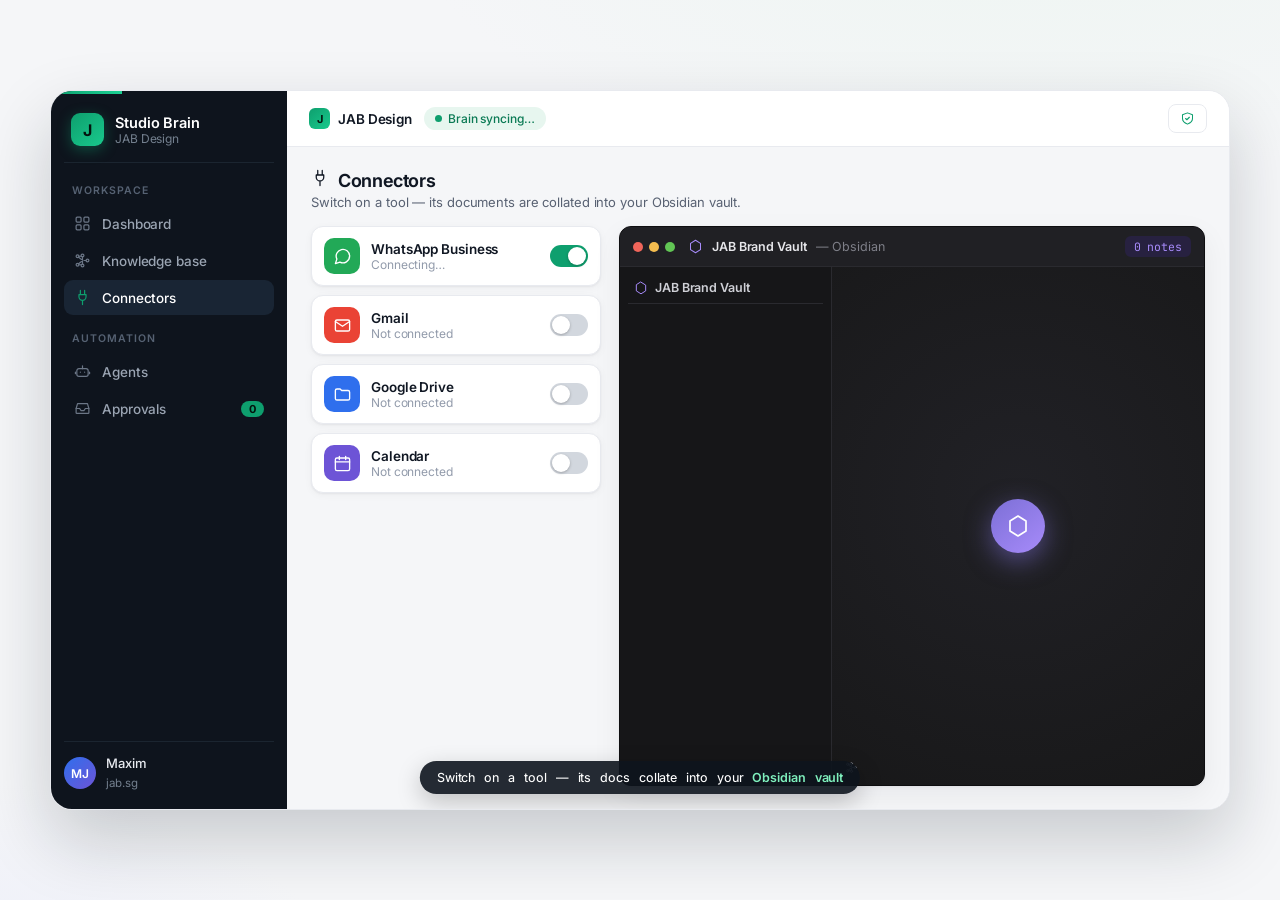
==== commit bbe07b9a: "maxim: promote v5 to live demo — Obsidian vault UI in Act 1 + WhatsApp chat (approved)" ====
--- a/agent-demo.html
+++ b/agent-demo.html
@@ -9,22 +9,25 @@
 <link href="https://fonts.googleapis.com/css2?family=Inter:wght@400;450;500;600;700&family=JetBrains+Mono:wght@400;500&display=swap" rel="stylesheet">
 <style>
   :root{
-    --ink:#0f1722; --muted:#5b6675; --faint:#8c95a3; --line:#e7e9ee; --line-soft:#f1f3f6;
+    --ink:#101723; --muted:#586172; --faint:#929bab; --line:#e8eaef; --line-soft:#f2f4f7;
     --bg:#f5f6f8; --surface:#ffffff; --accent:#0e9f6e; --accent-deep:#0a7a54; --accent-wash:#e7f6ef;
-    --blue:#2f6fed; --blue-wash:#e8effd; --violet:#6d54d6; --violet-wash:#eeeafb; --amber:#c4881a;
-    --radius:11px; --radius-sm:8px; --radius-lg:16px;
-    --shadow:0 1px 2px rgba(15,23,34,.05),0 2px 8px rgba(15,23,34,.04);
-    --shadow-card:0 1px 3px rgba(15,23,34,.06),0 8px 24px rgba(15,23,34,.06);
-    --shadow-lift:0 24px 60px rgba(15,23,34,.18);
+    --blue:#2f6fed; --violet:#6d54d6; --violet-wash:#eeeafb; --amber:#c4881a;
+    --radius:12px; --radius-sm:8px; --radius-lg:16px;
+    --shadow:0 1px 2px rgba(16,23,35,.05),0 2px 8px rgba(16,23,35,.04);
+    --shadow-card:0 1px 3px rgba(16,23,35,.05),0 10px 30px rgba(16,23,35,.06);
+    --shadow-lift:0 30px 70px rgba(16,23,35,.2);
     --ease:cubic-bezier(.22,.78,.24,1);
     --font:'Inter',-apple-system,BlinkMacSystemFont,'Segoe UI',sans-serif;
     --mono:'JetBrains Mono',ui-monospace,Menlo,monospace;
+    /* obsidian */
+    --o-bg:#1a1a1d; --o-side:#161618; --o-bar:#202024; --o-line:#2a2a2f; --o-txt:#cfd0d6; --o-mut:#7e7f88; --o-pur:#a78bfa;
+    /* whatsapp */
     --wa-bg:#0b141a; --wa-head:#1f2c33; --wa-in:#1f2c34; --wa-out:#005c4b; --wa-txt:#e9edef; --wa-mut:#8696a0; --tick:#53bdeb;
   }
   *{box-sizing:border-box;margin:0;padding:0}
   html,body{height:100%}
   body{font-family:var(--font);color:var(--ink);-webkit-font-smoothing:antialiased;overflow:hidden;
-       display:grid;place-items:center;min-height:100vh;letter-spacing:-.005em;
+       display:grid;place-items:center;min-height:100vh;letter-spacing:-.006em;
        background:radial-gradient(1100px 540px at 80% -14%,#edf5f1,transparent 58%),
                   radial-gradient(820px 460px at -6% 114%,#ebedfa,transparent 54%),var(--bg)}
   svg.i{width:18px;height:18px;stroke:currentColor;fill:none;stroke-width:1.7;stroke-linecap:round;stroke-linejoin:round;flex:none}
@@ -39,7 +42,7 @@
   .replay.show{display:inline-flex}
 
   /* sidebar */
-  .side{background:#0d141d;color:#aeb6c2;padding:18px 13px;display:flex;flex-direction:column;gap:2px}
+  .side{background:#0e141d;color:#aeb6c2;padding:18px 13px;display:flex;flex-direction:column;gap:2px}
   .brand{display:flex;align-items:center;gap:11px;padding:4px 7px 16px;margin-bottom:4px;border-bottom:1px solid #1b2530}
   .bmark{width:33px;height:33px;border-radius:9px;background:linear-gradient(140deg,var(--accent),#19c98c);
          display:grid;place-items:center;color:#04130d;font-weight:700;font-size:16px;box-shadow:0 4px 14px rgba(14,159,110,.4)}
@@ -71,8 +74,8 @@
   .vhead{font-size:18px;font-weight:650;letter-spacing:-.02em;display:flex;align-items:center;gap:9px}
   .vsub{color:var(--muted);font-size:13px;margin-top:3px}
 
-  /* ===== ACT 1 ===== */
-  .c1{display:grid;grid-template-columns:296px 1fr;gap:18px;margin-top:16px;height:calc(100% - 58px)}
+  /* ===== ACT 1: connectors + Obsidian vault ===== */
+  .c1{display:grid;grid-template-columns:290px 1fr;gap:18px;margin-top:16px;height:calc(100% - 58px)}
   .conns{display:flex;flex-direction:column;gap:9px}
   .conn{background:var(--surface);border:1px solid var(--line);border-radius:var(--radius);padding:11px 12px;display:flex;align-items:center;gap:11px;box-shadow:var(--shadow);transition:.4s var(--ease)}
   .conn.live{border-color:#bfe8d6;box-shadow:0 0 0 3px var(--accent-wash)}
@@ -80,27 +83,49 @@
   .cic svg.i{width:19px;height:19px;color:#fff}
   .cmeta{min-width:0}.cname{font-weight:600;font-size:13.5px}.cstat{font-size:12px;color:var(--faint);display:flex;align-items:center;gap:5px}
   .conn.live .cstat{color:var(--accent-deep)}
+  .cstat svg.i{width:13px;height:13px}
   .switch{margin-left:auto;width:38px;height:22px;border-radius:20px;background:#d2d7de;position:relative;flex:none;transition:.35s var(--ease)}
   .switch::after{content:"";position:absolute;top:2px;left:2px;width:18px;height:18px;border-radius:50%;background:#fff;box-shadow:0 1px 3px rgba(0,0,0,.25);transition:.35s var(--ease)}
   .switch.on{background:var(--accent)}.switch.on::after{transform:translateX(16px)}
 
-  .brain{background:var(--surface);border:1px solid var(--line);border-radius:var(--radius);box-shadow:var(--shadow-card);position:relative;overflow:hidden;display:flex;flex-direction:column}
-  .bhead{display:flex;align-items:center;gap:9px;padding:12px 15px;border-bottom:1px solid var(--line-soft)}
-  .bhead svg.i{width:17px;height:17px;color:var(--violet)}
-  .bttl{font-weight:600;font-size:13.5px}
-  .vault{font-size:11px;color:var(--violet);background:var(--violet-wash);padding:3px 9px;border-radius:6px;font-weight:600;display:inline-flex;align-items:center;gap:5px}
-  .vault svg.i{width:12px;height:12px;color:var(--violet)}
-  .bcount{margin-left:auto;font-family:var(--mono);font-size:12px;color:var(--accent-deep);background:var(--accent-wash);padding:3px 10px;border-radius:6px}
-  .graph{flex:1;position:relative;background:radial-gradient(circle at 50% 50%,#fbfcfd,#f6f8fa)}
-  .graph svg.edges{position:absolute;inset:0;width:100%;height:100%}
+  /* obsidian window */
+  .obs{background:var(--o-bg);border:1px solid #0e0e10;border-radius:var(--radius);box-shadow:var(--shadow-card);overflow:hidden;display:flex;flex-direction:column;color:var(--o-txt)}
+  .obs-bar{display:flex;align-items:center;gap:9px;padding:9px 13px;background:var(--o-bar);border-bottom:1px solid var(--o-line);font-size:12.5px}
+  .obs-bar .dots{display:flex;gap:6px;margin-right:4px}
+  .obs-bar .dots i{width:10px;height:10px;border-radius:50%;display:block}
+  .obs-bar .dots i:nth-child(1){background:#f0655a}.obs-bar .dots i:nth-child(2){background:#f5bd4f}.obs-bar .dots i:nth-child(3){background:#61c554}
+  .obs-bar .hex{color:var(--o-pur);display:flex}.obs-bar .hex svg.i{width:15px;height:15px;color:var(--o-pur)}
+  .obs-bar .vname{font-weight:600;color:#e6e6ea}.obs-bar .sub{color:var(--o-mut)}
+  .obs-bar .ocount{margin-left:auto;font-family:var(--mono);font-size:11.5px;color:var(--o-pur);background:#272140;padding:3px 9px;border-radius:6px}
+  .obs-body{flex:1;display:grid;grid-template-columns:212px 1fr;min-height:0}
+  .obs-tree{background:var(--o-side);border-right:1px solid var(--o-line);padding:9px 8px;overflow-y:auto;font-size:12.5px}
+  .obs-tree::-webkit-scrollbar{width:6px}.obs-tree::-webkit-scrollbar-thumb{background:#34343a;border-radius:3px}
+  .vault-row{display:flex;align-items:center;gap:7px;color:#cfd0d6;font-weight:600;padding:4px 6px 8px;border-bottom:1px solid var(--o-line);margin-bottom:5px}
+  .vault-row svg.i{width:14px;height:14px;color:var(--o-pur)}
+  .tfolder{display:flex;align-items:center;gap:6px;color:#b3b4ba;font-weight:600;padding:6px 6px 3px;font-size:12px;
+           opacity:0;transform:translateX(-5px);transition:.4s var(--ease)}
+  .tfolder.in{opacity:1;transform:none}
+  .tfolder svg.i{width:13px;height:13px;color:#8a8a90}
+  .tfile{display:flex;align-items:center;gap:7px;color:#9a9ba2;padding:4px 6px 4px 19px;border-radius:5px;
+         opacity:0;transform:translateX(-6px);transition:.38s var(--ease)}
+  .tfile.in{opacity:1;transform:none}
+  .tfile:hover{background:#232327}
+  .tfile svg.i{width:12px;height:12px;color:#7e7f88}
+  .tfile.md svg.i{color:var(--o-pur)}
+  .tfile .more{color:#62636b;font-style:italic}
+  .obs-graph{position:relative;overflow:hidden;background:radial-gradient(circle at 50% 44%,#212126,#181819)}
+  .obs-graph svg.edges{position:absolute;inset:0;width:100%;height:100%}
   .node{position:absolute;border-radius:50%;transform:translate(-50%,-50%) scale(0);opacity:0;transition:transform .55s var(--ease),opacity .4s}
   .node.in{transform:translate(-50%,-50%) scale(1);opacity:1}
-  .node.core{width:58px;height:58px;background:linear-gradient(140deg,var(--violet),#8b73ee);box-shadow:0 8px 24px rgba(109,84,214,.45);display:grid;place-items:center;color:#fff;z-index:3}
-  .node.core svg.i{width:26px;height:26px;color:#fff}
-  .edge{stroke:#d9d3f3;stroke-width:1.3;opacity:0;transition:opacity .5s}.edge.in{opacity:1}
-
-  /* ===== ACT 2/3 split: app inbox + phone ===== */
-  .c2{display:grid;grid-template-columns:1fr 320px;gap:22px;margin-top:16px;height:calc(100% - 58px)}
+  .node.core{width:54px;height:54px;background:linear-gradient(140deg,#7c6fd6,#a78bfa);box-shadow:0 8px 26px rgba(124,111,214,.55);display:grid;place-items:center;z-index:3}
+  .node.core svg.i{width:24px;height:24px;color:#fff}
+  .node.lbl{font-size:10px}
+  .edge{stroke:#3a3a52;stroke-width:1.1;opacity:0;transition:opacity .5s}.edge.in{opacity:1}
+  .obs-graph .ghint{position:absolute;left:13px;bottom:11px;font-size:11px;color:var(--o-mut);display:flex;align-items:center;gap:6px}
+  .obs-graph .ghint svg.i{width:13px;height:13px;color:var(--o-mut)}
+
+  /* ===== ACT 2/3 split ===== */
+  .c2{display:grid;grid-template-columns:1fr 322px;gap:22px;margin-top:16px;height:calc(100% - 58px)}
   .inbox{display:flex;flex-direction:column;gap:12px;overflow:hidden}
   .enq{background:var(--surface);border:1px solid var(--line);border-radius:var(--radius);box-shadow:var(--shadow-card);overflow:hidden;
        opacity:0;transform:translateY(10px) scale(.99);transition:opacity .5s var(--ease),transform .5s var(--ease),box-shadow .3s,border-color .3s}
@@ -129,13 +154,14 @@
   .btn.primary{background:var(--accent);border-color:var(--accent);color:#fff;box-shadow:0 4px 14px rgba(14,159,110,.3)}
   .btn.sent{background:#eef6f2;border-color:#cfe7dc;color:var(--accent-deep);box-shadow:none}
   .grew{margin-left:auto;font-size:12px;color:var(--faint);display:flex;align-items:center;gap:6px}
+  .grew svg.i{width:13px;height:13px}
 
   /* phone */
   .phonecol{display:flex;flex-direction:column;align-items:center;justify-content:center;gap:11px}
   .phonecap{font-size:11.5px;color:var(--faint);font-weight:500;display:flex;align-items:center;gap:6px}
   .phonecap svg.i{width:13px;height:13px;color:#0a7a3f}
-  .phone{width:300px;height:584px;background:var(--wa-bg);border-radius:38px;border:11px solid #0a0e12;overflow:hidden;display:flex;flex-direction:column;
-         box-shadow:0 30px 70px rgba(0,0,0,.4),inset 0 0 0 2px #1c2228;position:relative;
+  .phone{width:300px;height:586px;background:var(--wa-bg);border-radius:38px;border:11px solid #0a0e12;overflow:hidden;display:flex;flex-direction:column;
+         box-shadow:0 34px 70px rgba(0,0,0,.42),inset 0 0 0 2px #1c2228;position:relative;
          opacity:0;transform:translateY(14px) scale(.97);transition:opacity .6s var(--ease),transform .7s var(--ease)}
   .phone.in{opacity:1;transform:none}
   .notch{position:absolute;top:7px;left:50%;transform:translateX(-50%);width:96px;height:20px;background:#0a0e12;border-radius:0 0 14px 14px;z-index:5}
@@ -174,7 +200,7 @@
   .snum{font-size:21px;font-weight:680;letter-spacing:-.03em}.slbl{font-size:12px;color:var(--muted);margin-top:1px}
 
   /* caption */
-  .cap{position:absolute;left:50%;bottom:15px;transform:translateX(-50%);z-index:85;background:rgba(13,20,29,.9);color:#fff;
+  .cap{position:absolute;left:50%;bottom:15px;transform:translateX(-50%);z-index:85;background:rgba(14,20,29,.9);color:#fff;
        font-size:12.5px;padding:9px 17px;border-radius:30px;box-shadow:0 8px 24px rgba(0,0,0,.22);
        display:flex;align-items:center;gap:9px;white-space:nowrap;transition:opacity .35s;font-weight:450}
   .cap b{color:#7ff0bd;font-weight:600}
@@ -211,14 +237,25 @@
       <!-- ACT 1 -->
       <section class="screen" id="s-conn">
         <div class="vhead"><span data-ic2="plug"></span>Connectors</div>
-        <div class="vsub">Switch on a tool — everything it knows is collated into your brain.</div>
+        <div class="vsub">Switch on a tool — its documents are collated into your Obsidian vault.</div>
         <div class="c1">
           <div class="conns" id="conns"></div>
-          <div class="brain">
-            <div class="bhead"><span data-ic2="brain"></span><span class="bttl">Brand brain</span>
-              <span class="vault"><span data-ic2="hex"></span>Obsidian vault</span>
-              <span class="bcount" id="bcount">0 nodes</span></div>
-            <div class="graph" id="graph"><svg class="edges" id="edges"></svg></div>
+          <div class="obs">
+            <div class="obs-bar">
+              <span class="dots"><i></i><i></i><i></i></span>
+              <span class="hex" data-ic2="hex"></span>
+              <span class="vname">JAB Brand Vault</span><span class="sub">— Obsidian</span>
+              <span class="ocount" id="bcount">0 notes</span>
+            </div>
+            <div class="obs-body">
+              <div class="obs-tree" id="tree">
+                <div class="vault-row" data-ic2="hex">JAB Brand Vault</div>
+              </div>
+              <div class="obs-graph" id="graph">
+                <svg class="edges" id="edges"></svg>
+                <div class="ghint" data-ic2="brain"><span>Graph view · live</span></div>
+              </div>
+            </div>
           </div>
         </div>
       </section>
@@ -233,7 +270,7 @@
             <div class="stats" id="stats">
               <div class="stat"><div class="snum" id="st1">2</div><div class="slbl">channels unified</div></div>
               <div class="stat"><div class="snum" id="st2">2</div><div class="slbl">on-brand replies</div></div>
-              <div class="stat"><div class="snum" id="st3">588</div><div class="slbl">brain nodes used</div></div>
+              <div class="stat"><div class="snum" id="st3">588</div><div class="slbl">vault notes used</div></div>
               <div class="stat"><div class="snum">9s</div><div class="slbl">avg. reply time</div></div>
             </div>
           </div>
@@ -264,7 +301,6 @@
 </div>
 
 <script>
-/* ---- icon set (inline SVG, stroke) ---- */
 const ICON={
   grid:'<rect x="3" y="3" width="7" height="7" rx="1.5"/><rect x="14" y="3" width="7" height="7" rx="1.5"/><rect x="3" y="14" width="7" height="7" rx="1.5"/><rect x="14" y="14" width="7" height="7" rx="1.5"/>',
   brain:'<circle cx="5" cy="6" r="2"/><circle cx="5" cy="18" r="2"/><circle cx="19" cy="12" r="2"/><circle cx="12" cy="5" r="2"/><circle cx="12" cy="19" r="2"/><path d="M7 6h3M7 18h3M14 12h3M12 7v4M12 17v-4M6.5 7.5l4 3M6.5 16.5l4-3"/>',
@@ -276,7 +312,10 @@
   msg:'<path d="M21 11.5a8.5 8.5 0 0 1-12.3 7.6L3 21l1.9-5.7A8.5 8.5 0 1 1 21 11.5z"/>',
   mail:'<rect x="3" y="5" width="18" height="14" rx="2"/><path d="M3 7l9 6 9-6"/>',
   folder:'<path d="M3 7a2 2 0 0 1 2-2h4l2 2h8a2 2 0 0 1 2 2v8a2 2 0 0 1-2 2H5a2 2 0 0 1-2-2z"/>',
+  folderopen:'<path d="M3 7a2 2 0 0 1 2-2h4l2 2h8a2 2 0 0 1 2 2M3 7v10a2 2 0 0 0 2 2h12.5a1.5 1.5 0 0 0 1.45-1.1L21 9H6.5a1.5 1.5 0 0 0-1.45 1.1z"/>',
   cal:'<rect x="3" y="5" width="18" height="16" rx="2"/><path d="M8 3v4M16 3v4M3 10h18"/>',
+  doc:'<path d="M14 3v5h5"/><path d="M14 3H6a1 1 0 0 0-1 1v16a1 1 0 0 0 1 1h12a1 1 0 0 0 1-1V8z"/><path d="M9 13h6M9 17h6"/>',
+  pdf:'<path d="M14 3v5h5"/><path d="M14 3H6a1 1 0 0 0-1 1v16a1 1 0 0 0 1 1h12a1 1 0 0 0 1-1V8z"/><path d="M8.5 17v-3.2h1.1a1 1 0 0 1 0 2H8.5"/>',
   pen:'<path d="M12 20h9"/><path d="M16.5 3.5a2.1 2.1 0 0 1 3 3L7 19l-4 1 1-4z"/>',
   check:'<path d="M20 6L9 17l-5-5"/>',
   send:'<path d="M22 2L11 13"/><path d="M22 2l-7 20-4-9-9-4z"/>',
@@ -286,7 +325,6 @@
   spark:'<path d="M12 3v4M12 17v4M3 12h4M17 12h4M6 6l2.5 2.5M15.5 15.5L18 18M18 6l-2.5 2.5M8.5 15.5L6 18"/>',
 };
 function ico(n,cls){return '<svg class="i '+(cls||'')+'" viewBox="0 0 24 24">'+(ICON[n]||'')+'</svg>';}
-// paint declarative icons
 document.querySelectorAll('[data-ic]').forEach(e=>{e.insertAdjacentHTML('afterbegin',ico(e.dataset.ic));});
 document.querySelectorAll('[data-ic2]').forEach(e=>{e.innerHTML=ico(e.dataset.ic2);});
 
@@ -301,12 +339,16 @@
   c.style.opacity=1;},220);}
 $('replay').innerHTML=ico('spark')+' Replay';
 
-/* connectors */
+/* connectors + their vault files */
 const CONNS=[
-  {id:'whatsapp',name:'WhatsApp Business',ic:'msg',color:'#22a957',nodes:312,stat:'312 chats indexed'},
-  {id:'gmail',name:'Gmail',ic:'mail',color:'#ea4335',nodes:276,stat:'276 threads indexed'},
-  {id:'drive',name:'Google Drive',ic:'folder',color:'#2f6fed',nodes:120,stat:'brand decks & PDFs'},
-  {id:'calendar',name:'Calendar',ic:'cal',color:'#6d54d6',nodes:0,stat:'consults & bookings'},
+  {id:'whatsapp',name:'WhatsApp Business',ic:'msg',color:'#22a957',notes:312,stat:'312 chats',
+   folder:'WhatsApp enquiries',files:[['Rachel — Bloom Café.md','md'],['James — Vertex Property.md','md'],['Enquiry log.md','md']],more:309},
+  {id:'gmail',name:'Gmail',ic:'mail',color:'#ea4335',notes:276,stat:'276 threads',
+   folder:'Client emails',files:[['Briefs & scopes.md','md'],['Quotes & invoices.md','md']],more:274},
+  {id:'drive',name:'Google Drive',ic:'folder',color:'#2f6fed',notes:120,stat:'brand files',
+   folder:'Brand assets',files:[['SG50 campaign.pdf','pdf'],['Brand guidelines.md','md'],['Packaging refs.pdf','pdf']],more:117},
+  {id:'calendar',name:'Calendar',ic:'cal',color:'#6d54d6',notes:0,stat:'consults',
+   folder:'Schedule',files:[['Consults.md','md'],['Bookings.md','md']],more:0},
 ];
 function renderConns(){
   $('conns').innerHTML=CONNS.map(c=>`
@@ -317,39 +359,54 @@
     </div>`).join('');
 }
 
-/* brain graph */
+/* obsidian tree fill */
+function addFiles(c){
+  const tree=$('tree');
+  const f=document.createElement('div');f.className='tfolder';f.innerHTML=ico('folderopen')+c.folder;tree.appendChild(f);
+  requestAnimationFrame(()=>f.classList.add('in'));
+  c.files.forEach((file,i)=>{
+    const row=document.createElement('div');row.className='tfile '+file[1];
+    row.innerHTML=ico(file[1]==='pdf'?'pdf':'doc')+'<span>'+file[0]+'</span>';
+    tree.appendChild(row);setTimeout(()=>row.classList.add('in'),120+i*110);
+  });
+  if(c.more>0){const m=document.createElement('div');m.className='tfile';m.innerHTML='<span class="more">+ '+c.more+' more notes</span>';
+    tree.appendChild(m);setTimeout(()=>m.classList.add('in'),120+c.files.length*110);}
+}
+
+/* graph */
 let nodeCount=0;
 function placeCore(){const g=$('graph');const c=document.createElement('div');c.className='node core';
-  c.style.left='50%';c.style.top='50%';c.innerHTML=ico('brain');g.appendChild(c);requestAnimationFrame(()=>c.classList.add('in'));}
-async function burst(color,n){
+  c.style.left='50%';c.style.top='50%';c.innerHTML=ico('hex');g.appendChild(c);requestAnimationFrame(()=>c.classList.add('in'));}
+function burst(color,n){
   const g=$('graph'),svg=$('edges');const W=g.clientWidth,H=g.clientHeight;
   for(let i=0;i<n;i++){
-    const ang=rand(0,Math.PI*2),r=rand(64,Math.min(W,H)/2-20);
-    const x=W/2+Math.cos(ang)*r,y=H/2+Math.sin(ang)*r,sz=rand(8,13);
-    const d=document.createElement('div');d.className='node';d.style.cssText=`width:${sz}px;height:${sz}px;left:${x}px;top:${y}px;background:${color};box-shadow:0 2px 7px ${color}55`;
+    const ang=rand(0,Math.PI*2),r=rand(58,Math.min(W,H)/2-18);
+    const x=W/2+Math.cos(ang)*r,y=H/2+Math.sin(ang)*r,sz=rand(7,12);
+    const d=document.createElement('div');d.className='node';d.style.cssText=`width:${sz}px;height:${sz}px;left:${x}px;top:${y}px;background:${color};box-shadow:0 2px 8px ${color}66`;
     g.appendChild(d);
     const ln=document.createElementNS('http://www.w3.org/2000/svg','line');
     ln.setAttribute('x1',W/2);ln.setAttribute('y1',H/2);ln.setAttribute('x2',x);ln.setAttribute('y2',y);ln.setAttribute('class','edge');svg.appendChild(ln);
-    setTimeout(()=>{d.classList.add('in');ln.classList.add('in');},i*60);
+    setTimeout(()=>{d.classList.add('in');ln.classList.add('in');},i*55);
   }
 }
-async function activate(id){
-  const c=CONNS.find(x=>x.id===id),card=document.querySelector(`[data-c="${id}"]`);
+async function activate(c){
+  const card=document.querySelector(`[data-c="${c.id}"]`);
   const sw=card.querySelector('[data-sw]'),st=card.querySelector('[data-s]');
-  sw.classList.add('on');st.textContent='Connecting…';await sleep(650);
-  card.classList.add('live');st.innerHTML=ico('check')+' Active · '+c.stat;
-  const add=c.nodes;await burst(c.color,Math.min(26,Math.round(add/14)+6));
-  const to=nodeCount+add,step=Math.ceil(add/22);
-  const t=setInterval(()=>{nodeCount=Math.min(to,nodeCount+step);$('bcount').textContent=nodeCount+' nodes';if(nodeCount>=to)clearInterval(t);},45);
-  await sleep(1050);
-}
-
-/* whatsapp phone */
+  sw.classList.add('on');st.textContent='Connecting…';await sleep(600);
+  card.classList.add('live');st.innerHTML=ico('check')+' Active · '+c.stat+' indexed';
+  burst(c.color,Math.min(24,Math.round(c.notes/15)+6));
+  addFiles(c);
+  const to=nodeCount+c.notes,step=Math.ceil((c.notes||40)/22);
+  const t=setInterval(()=>{nodeCount=Math.min(to,nodeCount+step);$('bcount').textContent=nodeCount+' notes';if(nodeCount>=to)clearInterval(t);},45);
+  await sleep(1150);
+}
+
+/* whatsapp */
 function waAdd(side,html){const r=document.createElement('div');r.className='row '+side;r.innerHTML='<div class="bub">'+html+'</div>';$('wachat').appendChild(r);$('wachat').scrollTop=1e6;return r;}
-const tickSvg='<svg viewBox="0 0 18 14" style="fill:var(--tick)"><path d="M1 7l3.5 3.5L11 4" stroke="var(--tick)" stroke-width="1.6" fill="none"/><path d="M6 7l3.5 3.5L16 4" stroke="var(--tick)" stroke-width="1.6" fill="none"/></svg>';
-function clock(){return $('clock').textContent;}
-async function typeBubble(bub,text){const el=bub.querySelector('.bub');el.textContent='';for(let i=0;i<text.length;i++){el.textContent+=text[i];$('wachat').scrollTop=1e6;await sleep(11+Math.random()*16);}
-  el.innerHTML=text+'<span class="bmeta">'+clock()+tickSvg+'</span>';}
+const tickSvg='<svg viewBox="0 0 18 14"><path d="M1 7l3.5 3.5L11 4" stroke="var(--tick)" stroke-width="1.6" fill="none"/><path d="M6 7l3.5 3.5L16 4" stroke="var(--tick)" stroke-width="1.6" fill="none"/></svg>';
+function clk(){return $('clock').textContent;}
+async function typeBubble(bub,text){const el=bub.querySelector('.bub');el.textContent='';for(let i=0;i<text.length;i++){el.textContent+=text[i];$('wachat').scrollTop=1e6;await sleep(11+Math.random()*15);}
+  el.innerHTML=text+'<span class="bmeta">'+clk()+tickSvg+'</span>';}
 
 /* enquiries */
 const ENQS=[
@@ -372,7 +429,7 @@
      <div class="ebody">
        <div class="eq">${e.q}</div>
        <div class="drow" data-draft>
-         <div class="dlabel">${ico('pen')}Drafted in JAB's voice <b>· grounded in brain</b></div>
+         <div class="dlabel">${ico('pen')}Drafted in JAB's voice <b>· grounded in the vault</b></div>
          <div class="draft" data-dtext></div>
        </div>
      </div>
@@ -389,19 +446,14 @@
   const card=document.querySelector(`[data-e="${e.id}"]`);card.classList.add('active');
   const draft=card.querySelector('[data-draft]'),dtext=card.querySelector('[data-dtext]');
   const foot=card.querySelector('[data-foot]'),grew=card.querySelector('[data-grew]'),btn=card.querySelector('[data-approve]');
-  cap(`Agent reads the brain, drafts for <b>${e.from.split(' · ')[0]}</b>`);
-  grew.innerHTML=ico('brain')+'reading brain…';
+  cap(`Agent searches the vault, drafts for <b>${e.from.split(' · ')[0]}</b>`);
+  grew.innerHTML=ico('brain')+'reading vault…';
   draft.classList.add('open');await sleep(450);foot.classList.add('open');
   await typeDraft(dtext,e.reply);
-  grew.innerHTML=ico('check')+'grounded · 588 nodes';
+  grew.innerHTML=ico('check')+'grounded · 588 notes';
   cap('Reply ready — <b>one click to approve</b>');await sleep(850);
   btn.style.transform='scale(.97)';btn.innerHTML=ico('send')+'Sending…';await sleep(650);
-  // if whatsapp, send on the phone
-  if(e.phone){
-    $('wast').textContent='online';
-    const out=waAdd('out','<span class="typing"><i></i><i></i><i></i></span>');await sleep(500);
-    await typeBubble(out,e.reply);
-  }
+  if(e.phone){$('wast').textContent='online';const out=waAdd('out','<span class="typing"><i></i><i></i><i></i></span>');await sleep(500);await typeBubble(out,e.reply);}
   btn.style.transform='';btn.className='btn sent';btn.innerHTML=ico('check')+'Sent via '+e.sentVia;
   card.classList.remove('active');
   cap(`<b>Sent on ${e.sentVia}</b> — on-brand, approved by you`);await sleep(1200);
@@ -410,40 +462,37 @@
 function reset(){
   nodeCount=0;renderConns();renderInbox();
   $('graph').querySelectorAll('.node').forEach(n=>n.remove());$('edges').innerHTML='';
-  $('bcount').textContent='0 nodes';$('badge').textContent='0';$('wachat').innerHTML='<div class="datepill">TODAY</div>';
+  $('tree').innerHTML='<div class="vault-row">'+ico('hex')+'JAB Brand Vault</div>';
+  $('bcount').textContent='0 notes';$('badge').textContent='0';$('wachat').innerHTML='<div class="datepill">TODAY</div>';
   $('phone').classList.remove('in');$('stats').classList.remove('in');$('replay').classList.remove('show');
   setRail(0);$('syncpill').textContent='Brain syncing…';
 }
 async function run(){
   reset();placeCore();
-  // ACT 1
   nav('connectors');show('s-conn');setRail(6);
-  cap('Switch on a tool — it pours into your <b>Obsidian brain</b>');await sleep(850);
-  await activate('whatsapp');setRail(22);
-  await activate('gmail');setRail(38);
-  await activate('drive');setRail(50);
+  cap('Switch on a tool — its docs collate into your <b>Obsidian vault</b>');await sleep(850);
+  await activate(CONNS[0]);setRail(22);
+  await activate(CONNS[1]);setRail(38);
+  await activate(CONNS[2]);setRail(50);
   $('syncpill').textContent='Brain synced';
-  cap('<b>One brain</b> — every chat, email and file, collated in your vault');await sleep(1300);
-
-  // ACT 2
+  cap('<b>One vault</b> — every chat, email and file, linked and searchable');await sleep(1400);
+
   nav('approvals');show('s-appr');setRail(56);
   cap('Now enquiries arrive — <b>from every channel, into one place</b>');
   $('phone').classList.add('in');await sleep(500);
-  // whatsapp message arrives on phone + card
   $('wast').className='wast typing';$('wast').textContent='typing…';
   const inb=waAdd('in','<span class="typing"><i></i><i></i><i></i></span>');await sleep(1100);
-  inb.querySelector('.bub').innerHTML=ENQS[0].q+'<span class="bmeta">'+clock()+'</span>';
+  inb.querySelector('.bub').innerHTML=ENQS[0].q+'<span class="bmeta">'+clk()+'</span>';
   $('wast').className='wast';$('wast').textContent='online';
   document.querySelector('[data-e="rachel"]').classList.add('in');$('badge').textContent='1';await sleep(900);
   document.querySelector('[data-e="james"]').classList.add('in');$('badge').textContent='2';await sleep(1000);
   setRail(64);
 
-  // ACT 3
   await handleEnq(ENQS[0]);$('badge').textContent='1';setRail(82);
   await handleEnq(ENQS[1]);$('badge').textContent='0';setRail(96);
 
   $('stats').classList.add('in');setRail(100);
-  cap('Tools → brain → on-brand replies — <b>you approve every word</b>');await sleep(2500);
+  cap('Tools → vault → on-brand replies — <b>you approve every word</b>');await sleep(2500);
   $('replay').classList.add('show');await sleep(1500);run();
 }
 $('replay').addEventListener('click',()=>{$('replay').classList.remove('show');run();});
